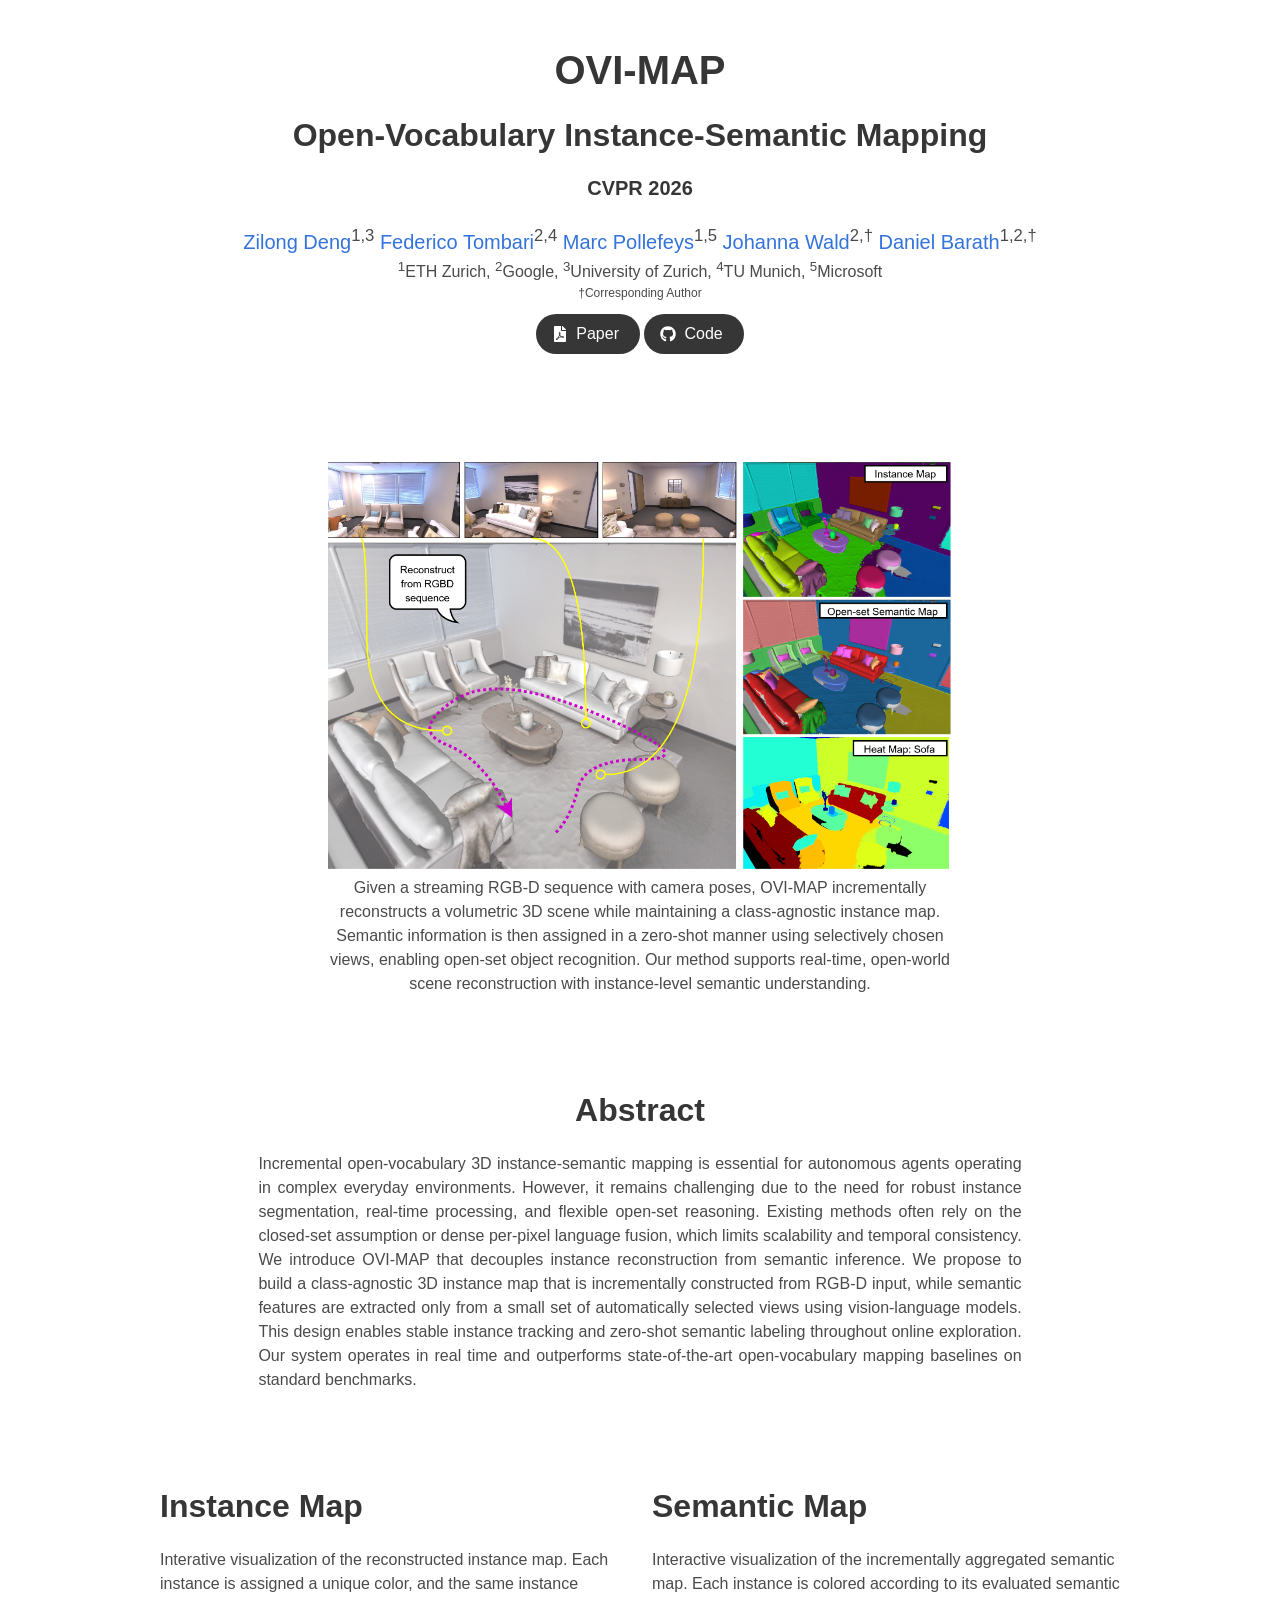
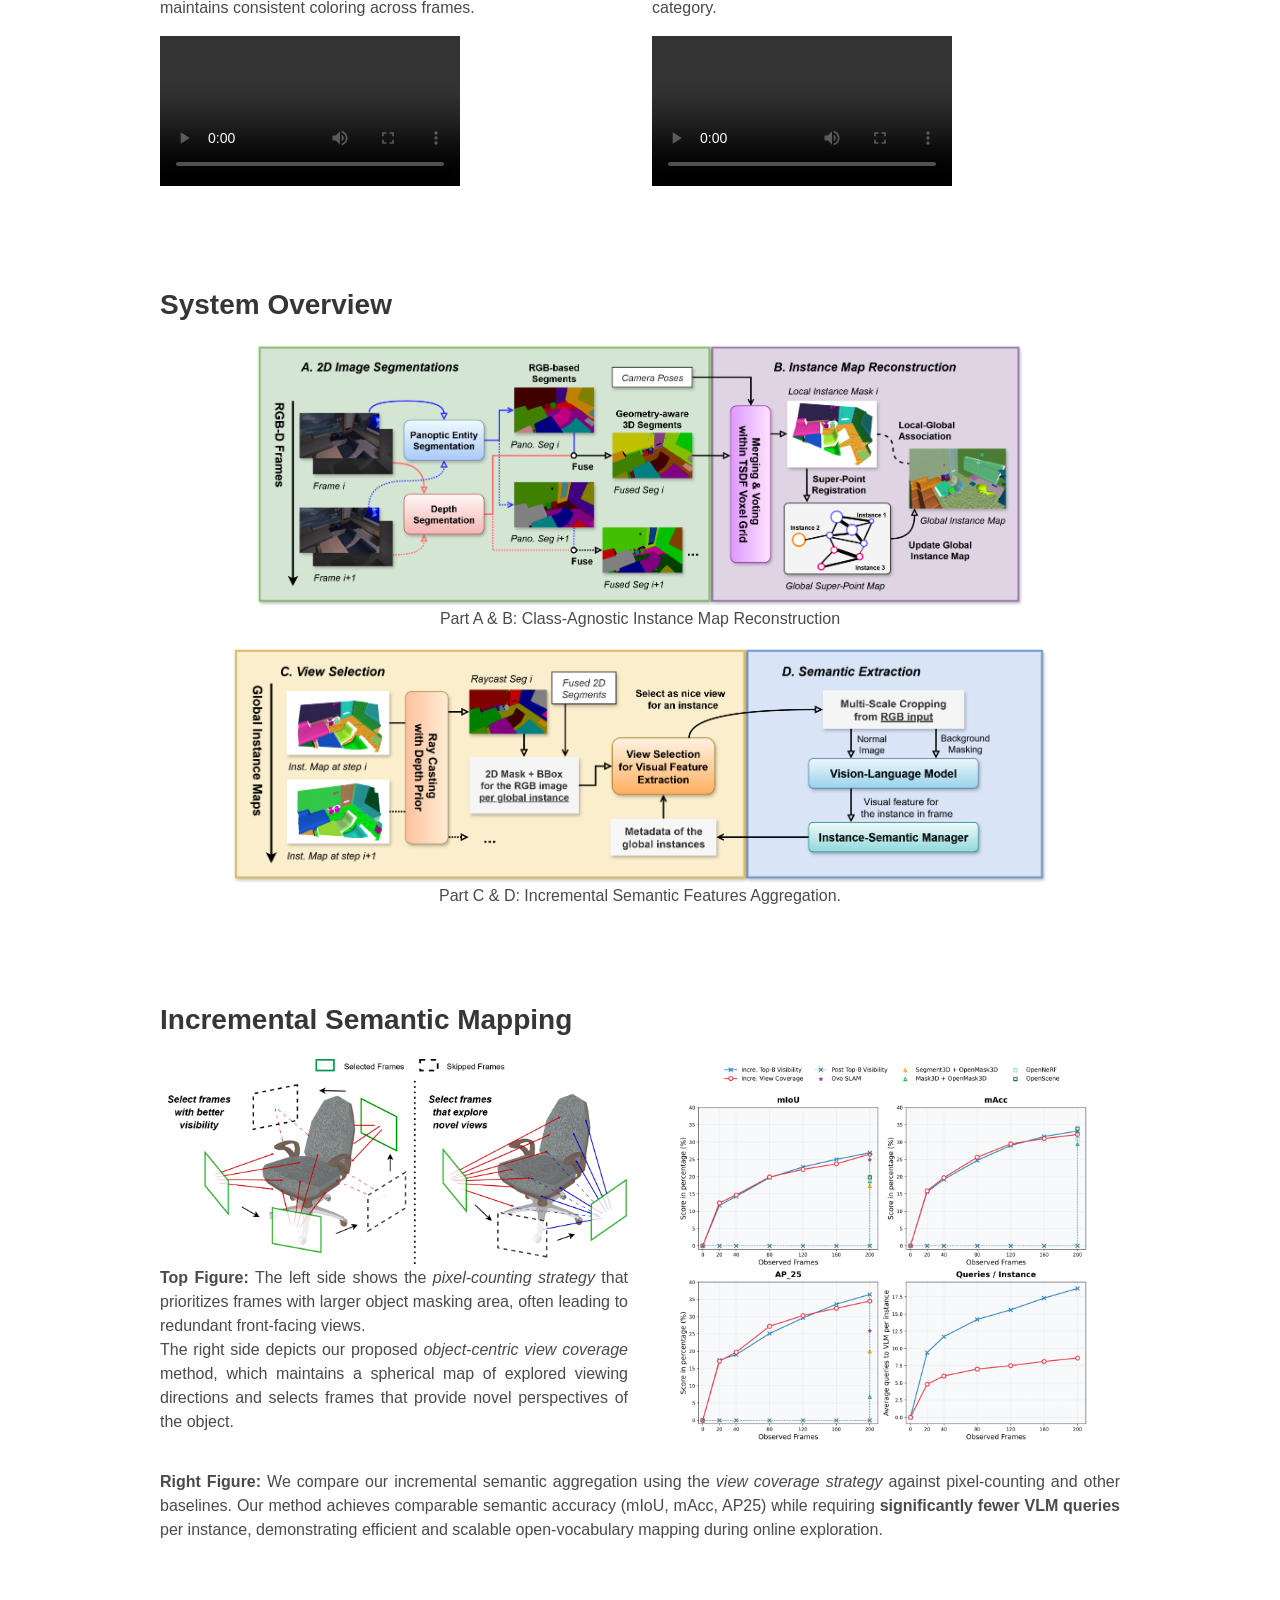
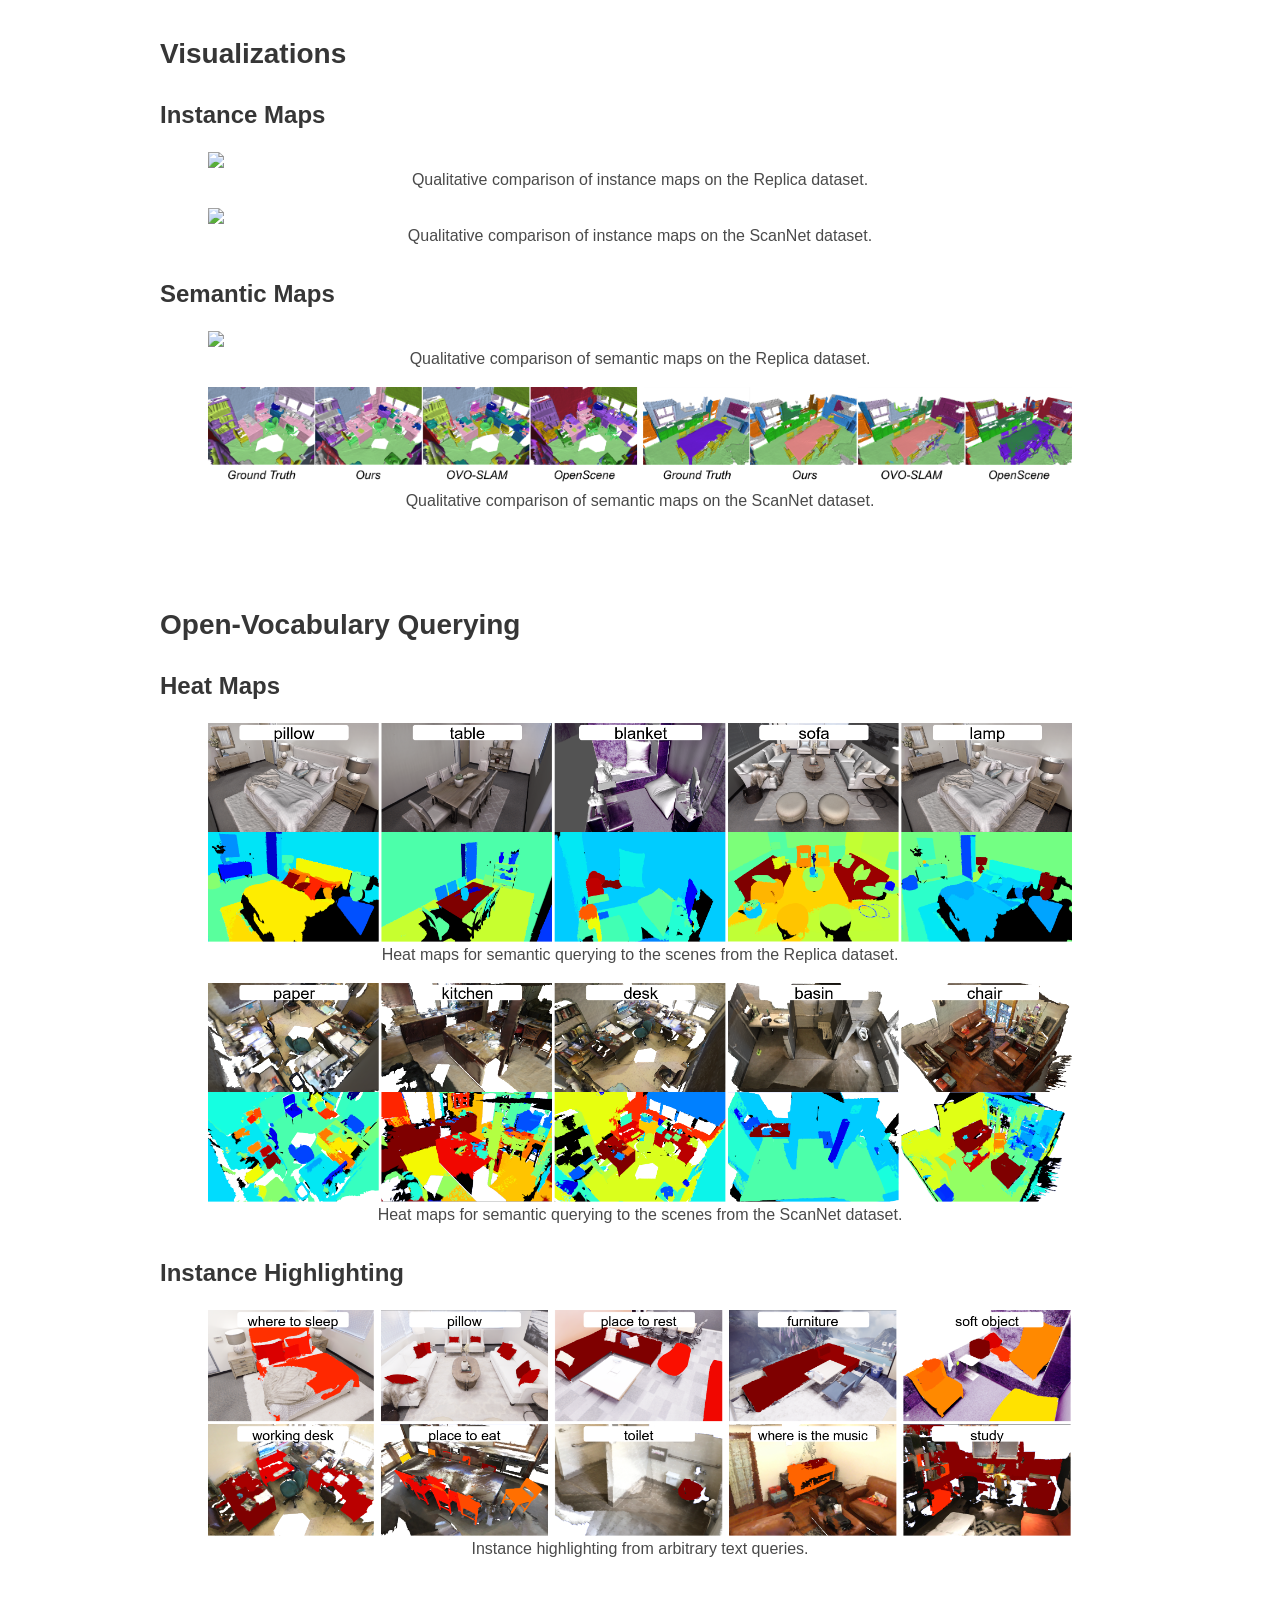
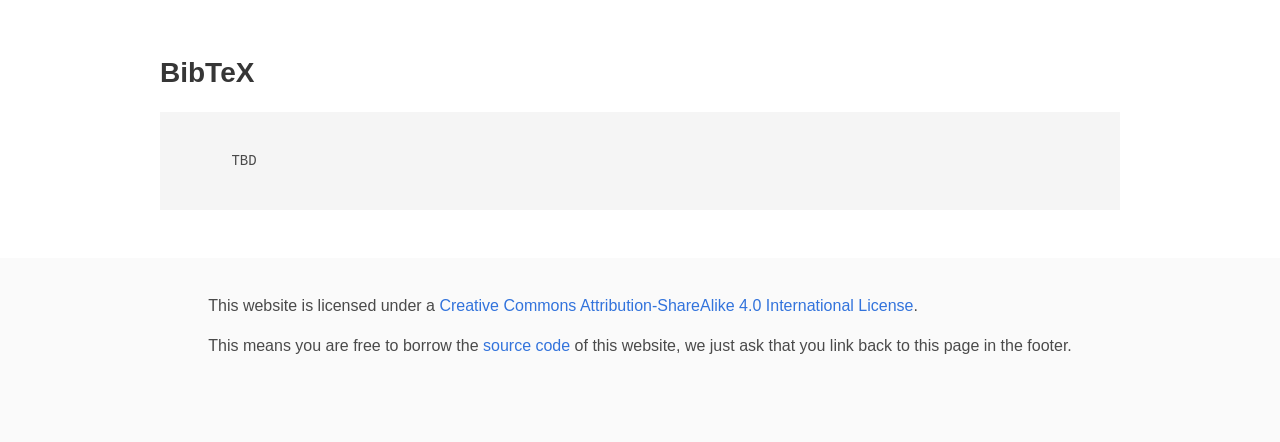
==== index.html @ 9ba55784 "update more contents" ====
<!DOCTYPE html>
<html>
<head>
  <meta charset="utf-8">
  <meta name="description" 
        content="OVI-MAP: Open-Vocabulary Instance-Semantic Mapping">
  <meta name="keywords" content="Semantic Segmentation, Open-Vocabulary Semantics, 3D Mapping, SLAM">
  <meta name="viewport" content="width=device-width, initial-scale=1">
  <title>OVI-MAP: Open-Vocabulary Instance-Semantic Mapping</title>

  <!-- Global site tag (gtag.js) - Google Analytics -->
  <script async src="https://www.googletagmanager.com/gtag/js?id=G-PYVRSFMDRL"></script>
  <script>
    window.dataLayer = window.dataLayer || [];

    function gtag() {
      dataLayer.push(arguments);
    }

    gtag('js', new Date());

    gtag('config', 'G-PYVRSFMDRL');
  </script>

  <link href="https://fonts.googleapis.com/css?family=Google+Sans|Noto+Sans|Castoro" 
        rel="stylesheet">

  <link rel="stylesheet" href="./static/css/bulma.min.css">
  <link rel="stylesheet" href="./static/css/bulma-carousel.min.css">
  <link rel="stylesheet" href="./static/css/bulma-slider.min.css">
  <link rel="stylesheet" href="./static/css/fontawesome.all.min.css">
  <link rel="stylesheet" href="https://cdn.jsdelivr.net/gh/jpswalsh/academicons@1/css/academicons.min.css">
  <link rel="stylesheet" href="./static/css/index.css">
  <!-- <link rel="icon" href="./static/images/favicon.svg"> -->
  <script src="https://ajax.googleapis.com/ajax/libs/jquery/3.5.1/jquery.min.js"></script>
  <script defer src="./static/js/fontawesome.all.min.js"></script>
  <script src="./static/js/bulma-carousel.min.js"></script>
  <script src="./static/js/bulma-slider.min.js"></script>
  <script src="./static/js/index.js"></script>
</head>
<body>

<!-- <nav class="navbar" role="navigation" aria-label="main navigation">
  <div class="navbar-brand">
    <a role="button" class="navbar-burger" aria-label="menu" aria-expanded="false">
      <span aria-hidden="true"></span>
      <span aria-hidden="true"></span>
      <span aria-hidden="true"></span>
    </a>
  </div>
  <div class="navbar-menu">
    <div class="navbar-start" style="flex-grow: 1; justify-content: center;">
      <a class="navbar-item" href="https://keunhong.com">
      <span class="icon">
          <i class="fas fa-home"></i>
      </span>
      </a>

      <div class="navbar-item has-dropdown is-hoverable">
        <a class="navbar-link">
          More Research
        </a>
        <div class="navbar-dropdown">
          <a class="navbar-item" href="https://hypernerf.github.io">
            HyperNeRF
          </a>
          <a class="navbar-item" href="https://nerfies.github.io">
            Nerfies
          </a>
          <a class="navbar-item" href="https://latentfusion.github.io">
            LatentFusion
          </a>
          <a class="navbar-item" href="https://photoshape.github.io">
            PhotoShape
          </a>
        </div>
      </div>
    </div>

  </div>
</nav> -->


<section class="hero">
  <div class="hero-body">
    <div class="container is-max-desktop">
      <div class="columns is-centered">
        <div class="column has-text-centered">
          <h1 class="title is-2 publication-title">OVI-MAP</h1>
          <h1 class="title is-3 publication-title">Open-Vocabulary Instance-Semantic Mapping</h1>
          <h1 class="title is-5 publication-title">CVPR 2026</h1>
          <div class="is-size-5 publication-authors">
            <span class="author-block">
              <a href="https://dzl666.github.io/">Zilong Deng</a><sup>1,3</sup>
            </span>
            <span class="author-block">
              <a href="https://scholar.google.de/citations?user=TFsE4BIAAAAJ">Federico Tombari</a><sup>2,4</sup>
            </span>
            <span class="author-block">
              <a href="https://people.inf.ethz.ch/pomarc/">Marc Pollefeys</a><sup>1,5</sup>
            </span>
            <span class="author-block">
              <a href="https://scholar.google.com/citations?user=dfjN3YAAAAAJ">Johanna Wald</a><sup>2,†</sup>
            </span>
            <span class="author-block">
              <a href="https://scholar.google.com/citations?user=U9-D8DYAAAAJ">Daniel Barath</a><sup>1,2,†</sup></span>
            </span>
          </div>

          <div class="is-size-6 publication-authors">
            <span class="author-block"><sup>1</sup>ETH Zurich,</span>
            <span class="author-block"><sup>2</sup>Google,</span>
            <span class="author-block"><sup>3</sup>University of Zurich,</span>
            <span class="author-block"><sup>4</sup>TU Munich,</span>
            <span class="author-block"><sup>5</sup>Microsoft</span>
            <!-- <span class="author-block"><sup>5</sup>HUN-REN SZTAKI</span> -->
          </div>

          <div class="is-size-7 publication-authors">
            †Corresponding Author 
          </div>

          <div class="column has-text-centered">
            <div class="publication-links">
              <!-- PDF Link. -->
              <span class="link-block">
                <a href="./static/OVI-MAP_submission.pdf"
                   class="external-link button is-normal is-rounded is-dark">
                  <span class="icon">
                      <i class="fas fa-file-pdf"></i>
                  </span>
                  <span>Paper</span>
                </a>
              </span>
              <!-- <span class="link-block">
                <a href=""
                   class="external-link button is-normal is-rounded is-dark">
                  <span class="icon">
                      <i class="ai ai-arxiv"></i>
                  </span>
                  <span>Paper</span>
                </a>
              </span> -->
              <!-- Video Link. -->
              <!-- <span class="link-block">
                <a href="https://www.youtube.com/watch?v=MrKrnHhk8IA"
                   class="external-link button is-normal is-rounded is-dark">
                  <span class="icon">
                      <i class="fab fa-youtube"></i>
                  </span>
                  <span>Video</span>
                </a>
              </span> -->
              
              <!-- Code Link. -->
              <span class="link-block">
                  <a href="" 
                      class="external-link button is-normal is-rounded is-dark">
                    <span class="icon">
                      <i class="fab fa-github"></i>
                    </span>
                    <span>Code</span>
                  </a>
              </span>

            </div>
          </div>
        </div>
      </div>
    </div>
  </div>
</section>


<section class="hero teaser">
  <div class="container is-max-desktop">
    <div class="hero-body" style="width: 70%; margin: 0 auto; display: block;">
      <img src="./static/images/teaser.png" class="teaser-fig" alt="teaser-fig."/>
      <p class="has-text-centered">
        Given a streaming RGB-D sequence with camera poses, OVI-MAP incrementally reconstructs a volumetric 3D scene while maintaining a class-agnostic instance map. 
        Semantic information is then assigned in a zero-shot manner using selectively chosen views, enabling open-set object recognition. 
        Our method supports real-time, open-world scene reconstruction with instance-level semantic understanding.
      </p>
    </div>
  </div>
</section>



<!-- <section class="hero is-light is-small">
  <div class="hero-body">
    <div class="container">
      <div id="results-carousel" class="carousel results-carousel">
        <div class="item item-steve">
          <video poster="" id="steve" autoplay controls muted loop playsinline height="100%">
            <source src="./static/videos/steve.mp4"
                    type="video/mp4">
          </video>
        </div>
        <div class="item item-chair-tp">
          <video poster="" id="chair-tp" autoplay controls muted loop playsinline height="100%">
            <source src="./static/videos/chair-tp.mp4"
                    type="video/mp4">
          </video>
        </div>
        <div class="item item-shiba">
          <video poster="" id="shiba" autoplay controls muted loop playsinline height="100%">
            <source src="./static/videos/shiba.mp4"
                    type="video/mp4">
          </video>
        </div>
        <div class="item item-fullbody">
          <video poster="" id="fullbody" autoplay controls muted loop playsinline height="100%">
            <source src="./static/videos/fullbody.mp4"
                    type="video/mp4">
          </video>
        </div>
        <div class="item item-blueshirt">
          <video poster="" id="blueshirt" autoplay controls muted loop playsinline height="100%">
            <source src="./static/videos/blueshirt.mp4"
                    type="video/mp4">
          </video>
        </div>
        <div class="item item-mask">
          <video poster="" id="mask" autoplay controls muted loop playsinline height="100%">
            <source src="./static/videos/mask.mp4"
                    type="video/mp4">
          </video>
        </div>
        <div class="item item-coffee">
          <video poster="" id="coffee" autoplay controls muted loop playsinline height="100%">
            <source src="./static/videos/coffee.mp4"
                    type="video/mp4">
          </video>
        </div>
        <div class="item item-toby">
          <video poster="" id="toby" autoplay controls muted loop playsinline height="100%">
            <source src="./static/videos/toby2.mp4"
                    type="video/mp4">
          </video>
        </div>
      </div>
    </div>
  </div>
</section> -->


<section class="section">
  <div class="container is-max-desktop">
    <!-- Abstract. -->
    <div class="columns is-centered has-text-centered">
      <div class="column is-four-fifths">
        <h2 class="title is-3">Abstract</h2>
        <div class="content has-text-justified">
          <p>
            Incremental open-vocabulary 3D instance-semantic mapping is essential for autonomous agents operating in complex everyday environments. 
            However, it remains challenging due to the need for robust instance segmentation, real-time processing, and flexible open-set reasoning. 
            Existing methods often rely on the closed-set assumption or dense per-pixel language fusion, which limits scalability and temporal consistency. 
            We introduce OVI-MAP that decouples instance reconstruction from semantic inference. 
            We propose to build a class-agnostic 3D instance map that is incrementally constructed from RGB-D input, while semantic features are extracted only from a small set of automatically selected views using vision-language models. 
            This design enables stable instance tracking and zero-shot semantic labeling throughout online exploration. 
            Our system operates in real time and outperforms state-of-the-art open-vocabulary mapping baselines on standard benchmarks. 
          </p>
        </div>
      </div>
    </div>

    <!-- Paper video. -->
    <!-- <div class="columns is-centered has-text-centered">
      <div class="column is-four-fifths">
        <h2 class="title is-3">Video</h2>
        <div class="publication-video">
          <iframe src="https://www.youtube.com/embed/MrKrnHhk8IA?rel=0&amp;showinfo=0"
                  frameborder="0" allow="autoplay; encrypted-media" allowfullscreen></iframe>
        </div>
      </div>
    </div> -->
    <!--/ Paper video. -->
  </div>
</section>

<section class="section">
  <div class="container is-max-desktop">

    <div class="columns is-centered">
      <!-- Visual Effects. -->
      <div class="column">
        <div class="content">
          <h2 class="title is-3">Instance Map</h2>
          <p>
            Interative visualization of the reconstructed instance map. Each instance is assigned a unique color, and the same instance maintains consistent coloring across frames.
          </p>
          <video id="instance-map" autoplay controls playsinline height="100%">
            <source src="./static/videos/Instance_Map_Incre.mp4"
                    type="video/mp4">
          </video>
        </div>
      </div>
      <!-- Matting. -->
      <div class="column">
        <div class="content">
          <h2 class="title is-3">Semantic Map</h2>
          <p>
            Interactive visualization of the incrementally aggregated semantic map. Each instance is colored according to its evaluated semantic category.
          </p>
          <video id="semantic-map" controls playsinline height="100%">
            <source src="./static/videos/Semantic_Map_Incre.mp4"
                    type="video/mp4">
          </video>
      </div>
    </div>
  </div>
</section>

<section class="section" id="Pipeline">
  <div class="container is-max-desktop content">
    <h2 class="title">System Overview</h2>
    <img src="./static/images/pipeline1.png" style="width: 80%; margin: 0 auto; display: block;" />
    <p class="has-text-centered">
      Part A & B: Class-Agnostic Instance Map Reconstruction
    </p>
    <img src="./static/images/pipeline2.png" style="width: 85%; margin: 0 auto; display: block;" />
    <p class="has-text-centered">
      Part C & D: Incremental Semantic Features Aggregation.
    </p>
  </div>
</section>

<section class="section" id="Pipeline">
  <div class="container is-max-desktop content">
    <h2 class="title">Incremental Semantic Mapping</h2>
    <div class="columns">
      <div class="column">
        <img src="./static/images/ViewSelections.png" style="width: 100%; margin: 0 auto; display: block;"/>
        <p class="has-text-justified">
          <b>Top Figure:</b> 
          The left side shows the <i>pixel-counting strategy</i> that prioritizes frames with larger object masking area, often leading to redundant front-facing views. <br>

          The right side depicts our proposed <i>object-centric view coverage</i> method, which maintains a spherical map of explored viewing directions and selects frames that provide novel perspectives of the object.
        </p>
      </div>
      <div class="column">
        <img src="./static/images/IncreMetrics.png" style="width: 90%; margin: 0 auto; display: block;" />
      </div>
    </div>
    <div class="has-text-justified">
      <b>Right Figure: </b>
      We compare our incremental semantic aggregation using the <i>view coverage strategy</i> against pixel-counting and other baselines. Our method achieves comparable semantic accuracy (mIoU, mAcc, AP25) while requiring <b>significantly fewer VLM queries</b> per instance, demonstrating efficient and scalable open-vocabulary mapping during online exploration.
    </div>
  </div>
</section>



<section class="section" id="Visualizations">
  <div class="container is-max-desktop content">
    <h2 class="title">Visualizations</h2>

    <h3 class="title">Instance Maps</h3>
    <img src="./static/images/InstColorVisuals1.png" style="width: 90%; margin: 0 auto; display: block;"/>
    <p class="has-text-centered">
      Qualitative comparison of instance maps on the Replica dataset.
    </p>
    <img src="./static/images/InstColorVisuals2.png" style="width: 90%; margin: 0 auto; display: block;"/>
    <p class="has-text-centered">
      Qualitative comparison of instance maps on the ScanNet dataset.
    </p>

    <h3 class="title">Semantic Maps</h3>
    <img src="./static/images/SemColorVisuals.png" style="width: 90%; margin: 0 auto; display: block;"/>
    <p class="has-text-centered">
      Qualitative comparison of semantic maps on the Replica dataset.
    </p>
    <img src="./static/images/SemColorVisuals2.png" style="width: 90%; margin: 0 auto; display: block;"/>
    <p class="has-text-centered">
      Qualitative comparison of semantic maps on the ScanNet dataset.
    </p>
  </div>
</section>

<section class="section" id="Open-Vocabulary-Querying">
  <div class="container is-max-desktop content">
    <h2 class="title">Open-Vocabulary Querying</h2>

    <h3 class="title">Heat Maps</h3>
    <img src="./static/images/HeatMapVisuals1.png" style="width: 90%; margin: 0 auto; display: block;" />
    <p class="has-text-centered">
      Heat maps for semantic querying to the scenes from the Replica dataset.
    </p>
    <img src="./static/images/HeatMapVisuals2.png" style="width: 90%; margin: 0 auto; display: block;" />
    <p class="has-text-centered">
      Heat maps for semantic querying to the scenes from the ScanNet dataset.
    </p>
    
    <h3 class="title">Instance Highlighting</h3>
    <img src="./static/images/OpenQueryVisuals.png" style="width: 90%; margin: 0 auto; display: block;" />
    <p class="has-text-centered">
      Instance highlighting from arbitrary text queries.
    </p>
  </div>
</section>


<section class="section" id="BibTeX">
  <div class="container is-max-desktop content">
    <h2 class="title">BibTeX</h2>
    <pre><code>
      TBD
    </code></pre>
  </div>
</section>


<footer class="footer">
  <div class="container">
    <!-- <div class="content has-text-centered">
      <a class="icon-link"
         href="./static/videos/nerfies_paper.pdf">
        <i class="fas fa-file-pdf"></i>
      </a>
      <a class="icon-link" href="https://github.com/keunhong" class="external-link" disabled>
        <i class="fab fa-github"></i>
      </a>
    </div> -->
    <div class="columns is-centered">
      <!-- <div class="column is-8"> -->
        <div class="content">
          <p>
            This website is licensed under a <a rel="license"
                                                href="http://creativecommons.org/licenses/by-sa/4.0/">Creative
            Commons Attribution-ShareAlike 4.0 International License</a>.
          </p>
          <p>
            This means you are free to borrow the <a
              href="https://github.com/nerfies/nerfies.github.io">source code</a> of this website,
            we just ask that you link back to this page in the footer.
          </p>
        </div>
      <!-- </div> -->
    </div>
  </div>
</footer>

</body>
</html>
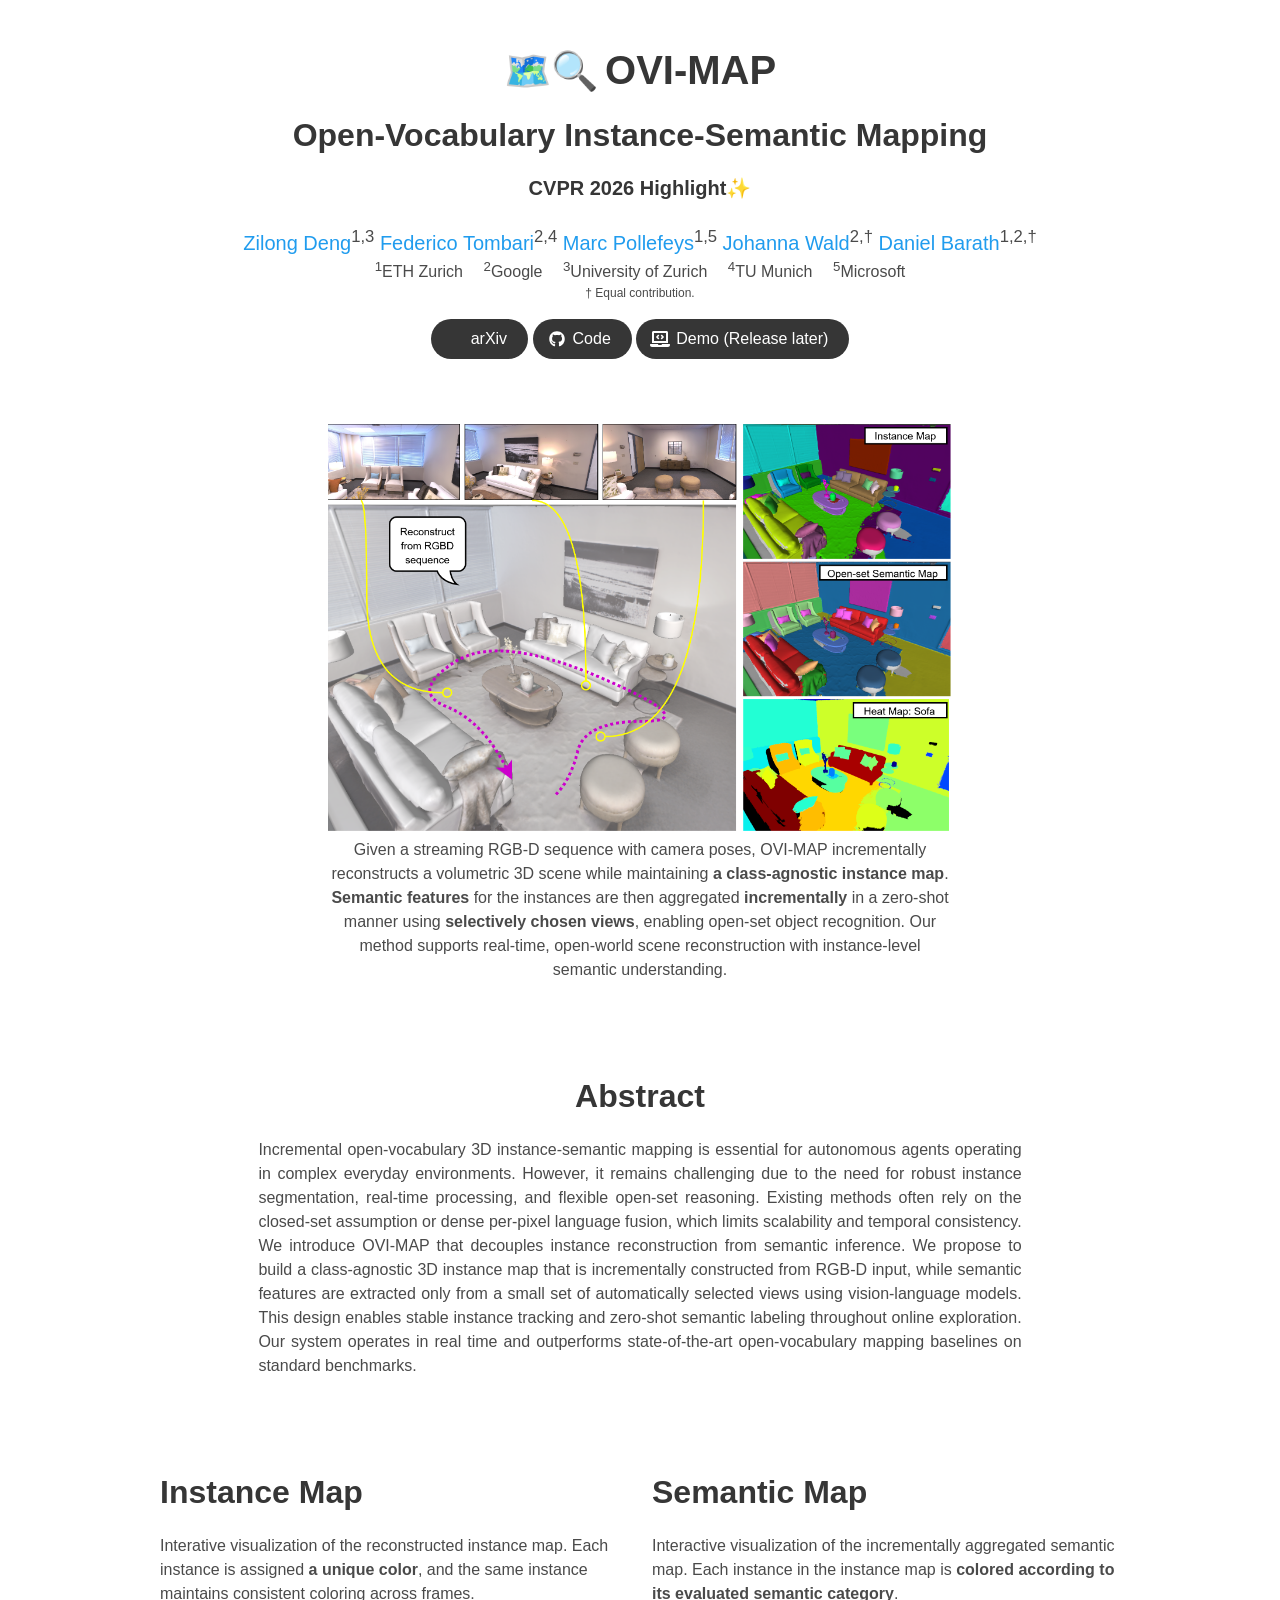
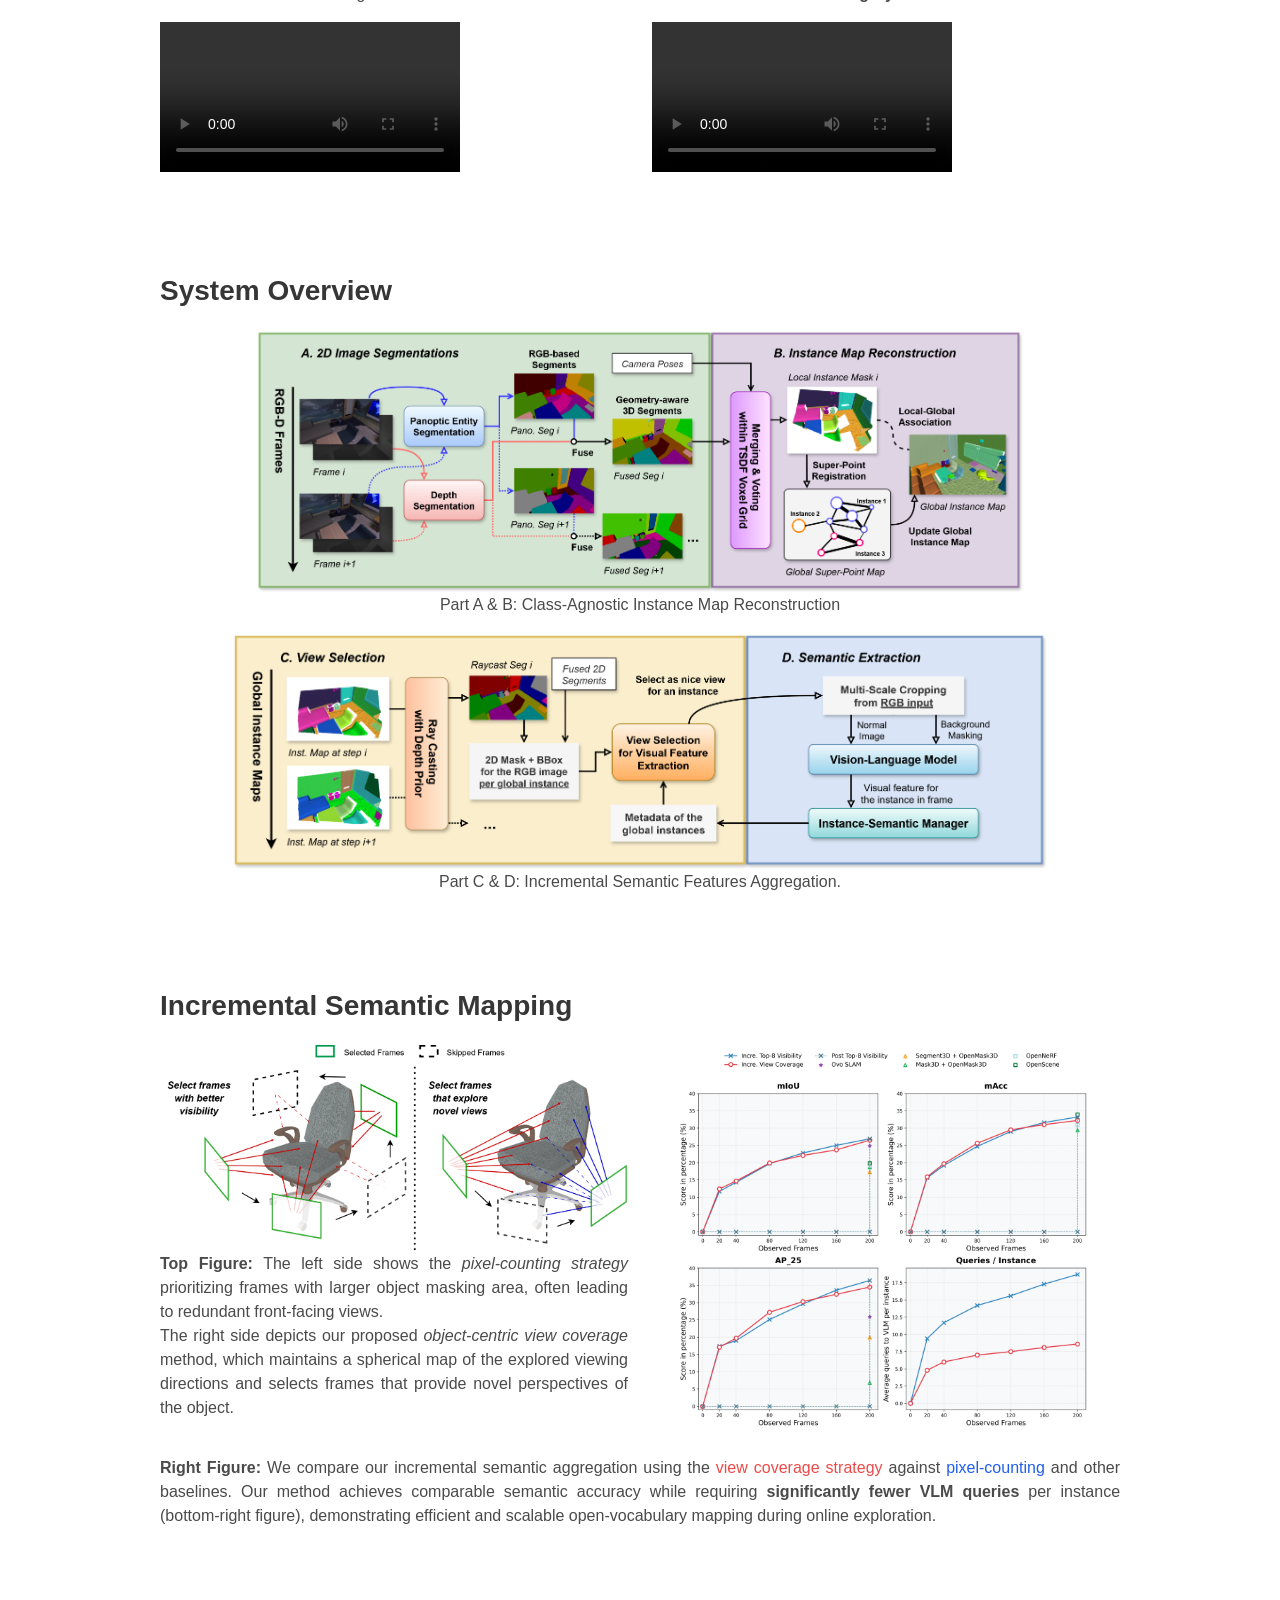
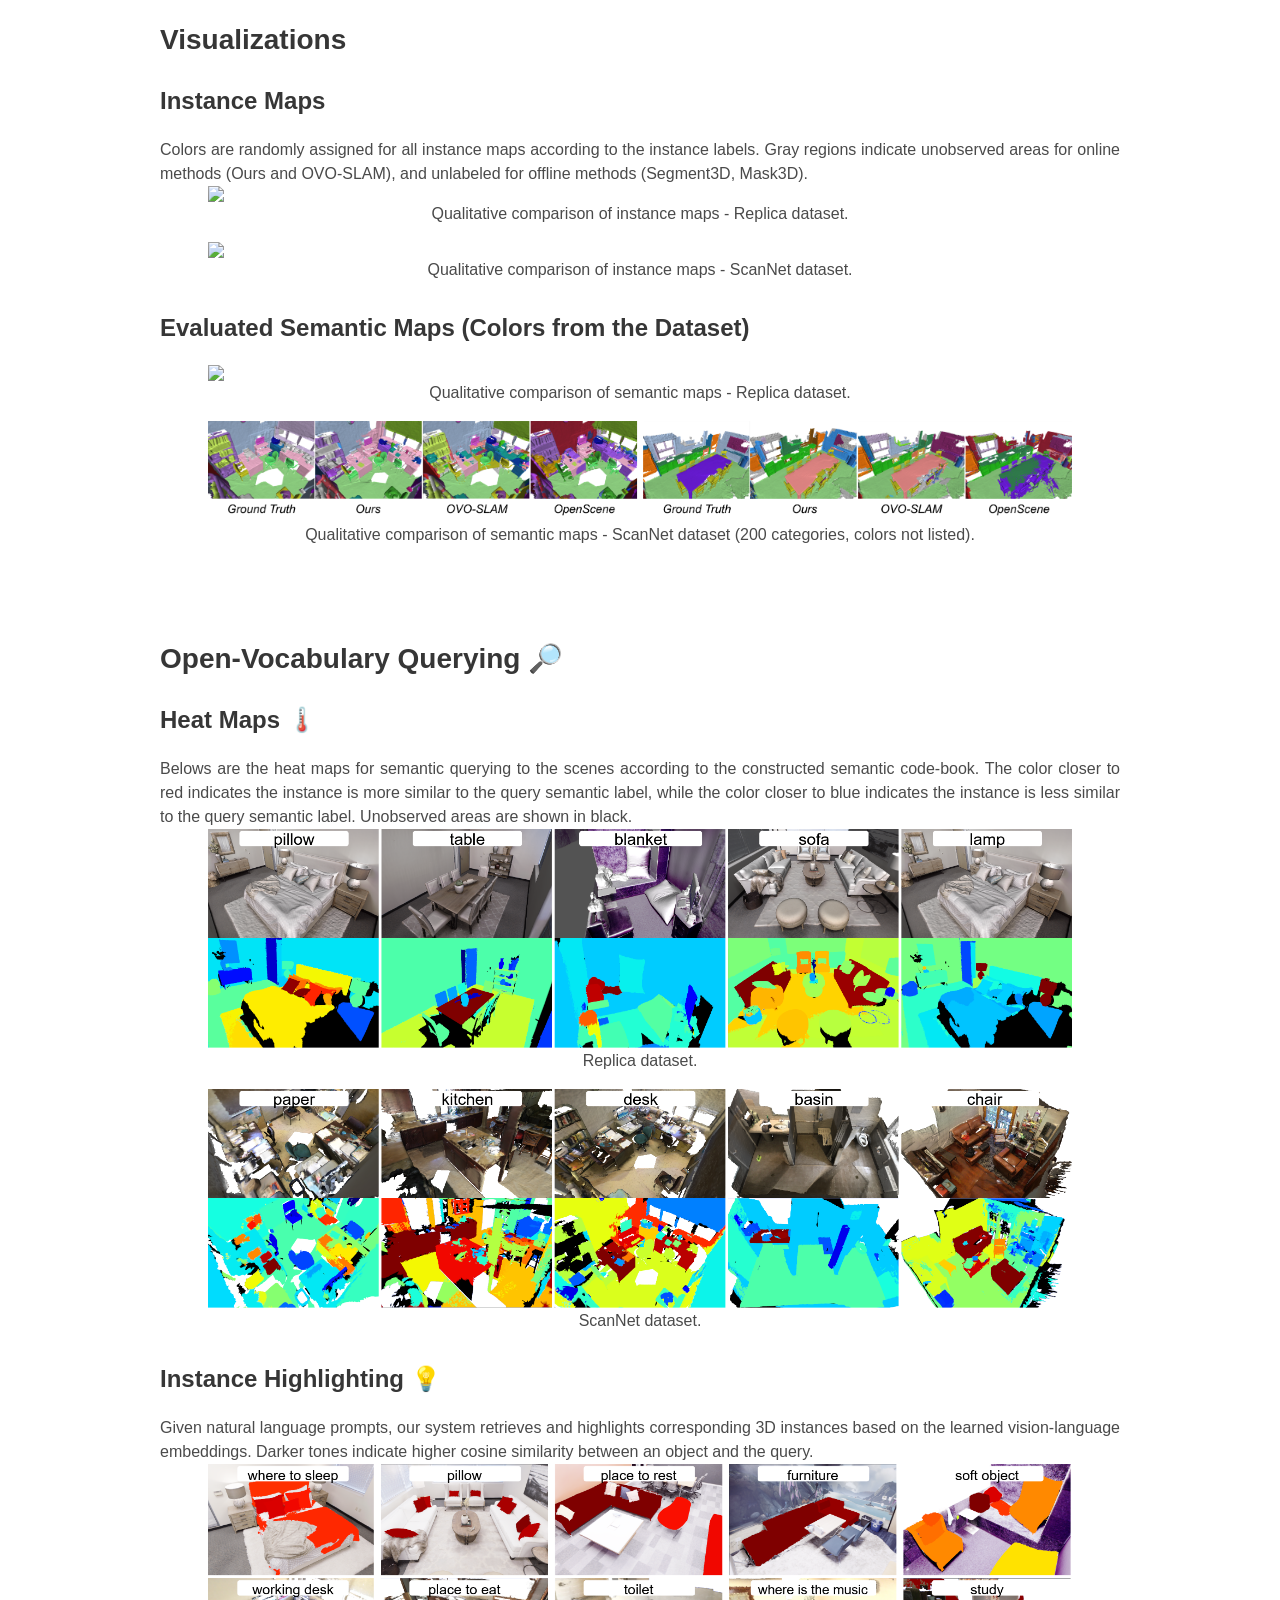
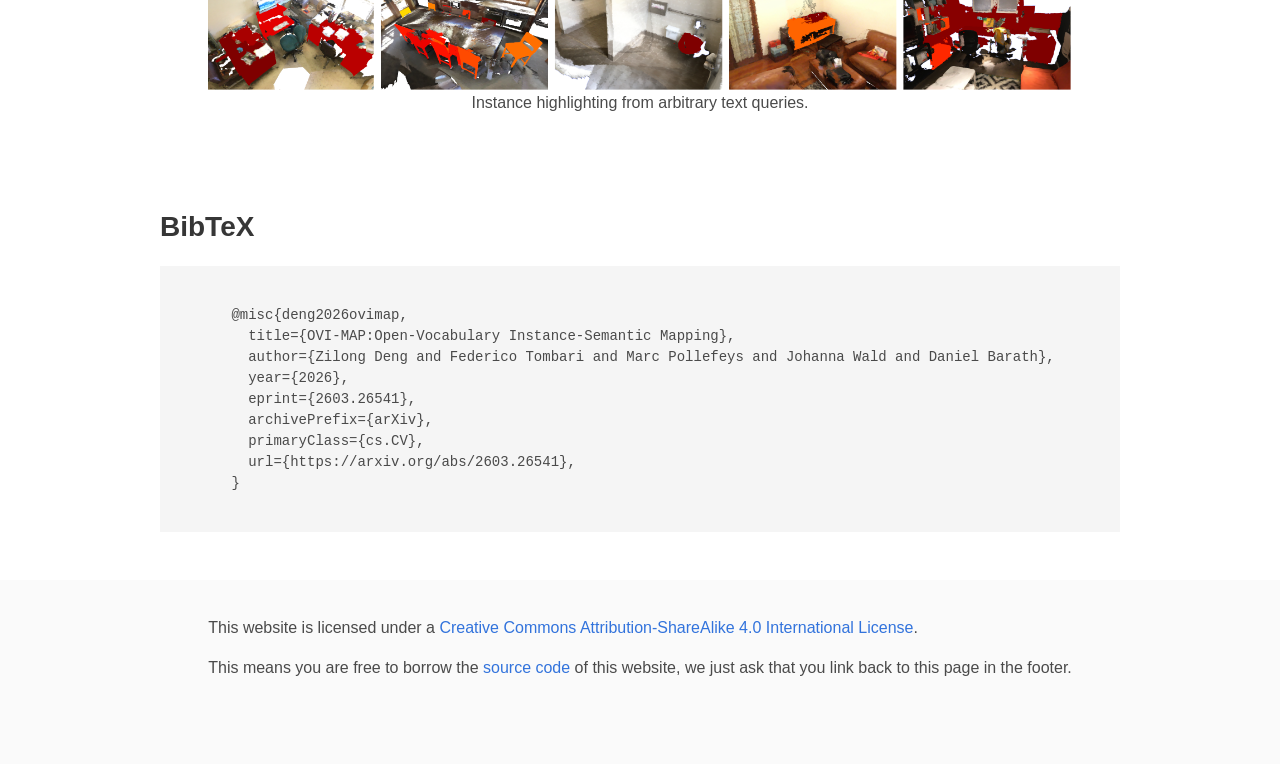
==== commit 58099f20: "update after publishing" ====
--- a/index.html
+++ b/index.html
@@ -86,9 +86,12 @@
     <div class="container is-max-desktop">
       <div class="columns is-centered">
         <div class="column has-text-centered">
-          <h1 class="title is-2 publication-title">OVI-MAP</h1>
+          <h1 class="title is-2 publication-title title-with-icon">
+            <span class="title-icon" role="img" aria-label="map with magnifier">🗺️🔍</span>
+            <span>OVI-MAP</span>
+          </h1>
           <h1 class="title is-3 publication-title">Open-Vocabulary Instance-Semantic Mapping</h1>
-          <h1 class="title is-5 publication-title">CVPR 2026</h1>
+          <h1 class="title is-5 publication-title">CVPR 2026 Highlight✨</h1>
           <div class="is-size-5 publication-authors">
             <span class="author-block">
               <a href="https://dzl666.github.io/">Zilong Deng</a><sup>1,3</sup>
@@ -108,39 +111,30 @@
           </div>
 
           <div class="is-size-6 publication-authors">
-            <span class="author-block"><sup>1</sup>ETH Zurich,</span>
-            <span class="author-block"><sup>2</sup>Google,</span>
-            <span class="author-block"><sup>3</sup>University of Zurich,</span>
-            <span class="author-block"><sup>4</sup>TU Munich,</span>
+            <span class="author-block"><sup>1</sup>ETH Zurich</span>&emsp;
+            <span class="author-block"><sup>2</sup>Google</span>&emsp;
+            <span class="author-block"><sup>3</sup>University of Zurich</span>&emsp;
+            <span class="author-block"><sup>4</sup>TU Munich</span>&emsp;
             <span class="author-block"><sup>5</sup>Microsoft</span>
-            <!-- <span class="author-block"><sup>5</sup>HUN-REN SZTAKI</span> -->
           </div>
 
           <div class="is-size-7 publication-authors">
-            †Corresponding Author 
+            † Equal contribution.
           </div>
 
           <div class="column has-text-centered">
             <div class="publication-links">
-              <!-- PDF Link. -->
+
               <span class="link-block">
-                <a href="./static/OVI-MAP_submission.pdf"
-                   class="external-link button is-normal is-rounded is-dark">
-                  <span class="icon">
-                      <i class="fas fa-file-pdf"></i>
-                  </span>
-                  <span>Paper</span>
-                </a>
-              </span>
-              <!-- <span class="link-block">
-                <a href=""
+                <a href="https://arxiv.org/abs/2603.26541"
                    class="external-link button is-normal is-rounded is-dark">
                   <span class="icon">
                       <i class="ai ai-arxiv"></i>
                   </span>
-                  <span>Paper</span>
+                  <span>arXiv</span>
                 </a>
-              </span> -->
+              </span>
+
               <!-- Video Link. -->
               <!-- <span class="link-block">
                 <a href="https://www.youtube.com/watch?v=MrKrnHhk8IA"
@@ -154,7 +148,7 @@
               
               <!-- Code Link. -->
               <span class="link-block">
-                  <a href="" 
+                  <a href="https://github.com/OVI-MAP/OVI-MAP" 
                       class="external-link button is-normal is-rounded is-dark">
                     <span class="icon">
                       <i class="fab fa-github"></i>
@@ -163,6 +157,28 @@
                   </a>
               </span>
 
+              <!-- PDF Link. -->
+              <!-- <span class="link-block">
+                <a href="./static/files/OVI-MAP_submission.pdf"
+                   class="external-link button is-normal is-rounded is-dark">
+                  <span class="icon">
+                      <i class="fas fa-file-pdf"></i>
+                  </span>
+                  <span>Paper</span>
+                </a>
+              </span> -->
+
+              <!-- Demo Link. -->
+              <span class="link-block">
+                <a href=""
+                   class="external-link button is-normal is-rounded is-dark">
+                  <span class="icon">
+                      <i class="fas fa-laptop-code"></i>
+                  </span>
+                  <span>Demo (Release later)</span>
+                </a>
+              </span>
+
             </div>
           </div>
         </div>
@@ -177,8 +193,8 @@
     <div class="hero-body" style="width: 70%; margin: 0 auto; display: block;">
       <img src="./static/images/teaser.png" class="teaser-fig" alt="teaser-fig."/>
       <p class="has-text-centered">
-        Given a streaming RGB-D sequence with camera poses, OVI-MAP incrementally reconstructs a volumetric 3D scene while maintaining a class-agnostic instance map. 
-        Semantic information is then assigned in a zero-shot manner using selectively chosen views, enabling open-set object recognition. 
+        Given a streaming RGB-D sequence with camera poses, OVI-MAP incrementally reconstructs a volumetric 3D scene while maintaining <b>a class-agnostic instance map</b>. 
+        <b>Semantic features</b> for the instances are then aggregated <b>incrementally</b> in a zero-shot manner using <b>selectively chosen views</b>, enabling open-set object recognition. 
         Our method supports real-time, open-world scene reconstruction with instance-level semantic understanding.
       </p>
     </div>
@@ -288,7 +304,7 @@
         <div class="content">
           <h2 class="title is-3">Instance Map</h2>
           <p>
-            Interative visualization of the reconstructed instance map. Each instance is assigned a unique color, and the same instance maintains consistent coloring across frames.
+            Interative visualization of the reconstructed instance map. Each instance is assigned <b>a unique color</b>, and the same instance maintains consistent coloring across frames.
           </p>
           <video id="instance-map" autoplay controls playsinline height="100%">
             <source src="./static/videos/Instance_Map_Incre.mp4"
@@ -301,7 +317,7 @@
         <div class="content">
           <h2 class="title is-3">Semantic Map</h2>
           <p>
-            Interactive visualization of the incrementally aggregated semantic map. Each instance is colored according to its evaluated semantic category.
+            Interactive visualization of the incrementally aggregated semantic map. Each instance in the instance map is <b>colored according to its evaluated semantic category</b>.
           </p>
           <video id="semantic-map" controls playsinline height="100%">
             <source src="./static/videos/Semantic_Map_Incre.mp4"
@@ -334,9 +350,9 @@
         <img src="./static/images/ViewSelections.png" style="width: 100%; margin: 0 auto; display: block;"/>
         <p class="has-text-justified">
           <b>Top Figure:</b> 
-          The left side shows the <i>pixel-counting strategy</i> that prioritizes frames with larger object masking area, often leading to redundant front-facing views. <br>
-
-          The right side depicts our proposed <i>object-centric view coverage</i> method, which maintains a spherical map of explored viewing directions and selects frames that provide novel perspectives of the object.
+          The left side shows the <i>pixel-counting strategy</i> prioritizing frames with larger object masking area, often leading to redundant front-facing views. <br>
+
+          The right side depicts our proposed <i>object-centric view coverage</i> method, which maintains a spherical map of the explored viewing directions and selects frames that provide novel perspectives of the object.
         </p>
       </div>
       <div class="column">
@@ -345,7 +361,7 @@
     </div>
     <div class="has-text-justified">
       <b>Right Figure: </b>
-      We compare our incremental semantic aggregation using the <i>view coverage strategy</i> against pixel-counting and other baselines. Our method achieves comparable semantic accuracy (mIoU, mAcc, AP25) while requiring <b>significantly fewer VLM queries</b> per instance, demonstrating efficient and scalable open-vocabulary mapping during online exploration.
+      We compare our incremental semantic aggregation using the <span style="color: hsl(0, 82%, 61%);">view coverage strategy</span> against <span style="color: hsl(222, 86%, 53%);">pixel-counting</span> and other baselines. Our method achieves comparable semantic accuracy while requiring <b>significantly fewer VLM queries</b> per instance (bottom-right figure), demonstrating efficient and scalable open-vocabulary mapping during online exploration.
     </div>
   </div>
 </section>
@@ -357,42 +373,54 @@
     <h2 class="title">Visualizations</h2>
 
     <h3 class="title">Instance Maps</h3>
+    <div class="has-text-justified">
+      Colors are randomly assigned for all instance maps according to the instance labels. Gray regions indicate unobserved areas for online methods (Ours and OVO-SLAM), and unlabeled for offline methods (Segment3D, Mask3D). 
+    </div>
+
     <img src="./static/images/InstColorVisuals1.png" style="width: 90%; margin: 0 auto; display: block;"/>
     <p class="has-text-centered">
-      Qualitative comparison of instance maps on the Replica dataset.
+      Qualitative comparison of instance maps - Replica dataset.
     </p>
     <img src="./static/images/InstColorVisuals2.png" style="width: 90%; margin: 0 auto; display: block;"/>
     <p class="has-text-centered">
-      Qualitative comparison of instance maps on the ScanNet dataset.
-    </p>
-
-    <h3 class="title">Semantic Maps</h3>
+      Qualitative comparison of instance maps - ScanNet dataset.
+    </p>
+
+    <h3 class="title">Evaluated Semantic Maps (Colors from the Dataset)</h3>
     <img src="./static/images/SemColorVisuals.png" style="width: 90%; margin: 0 auto; display: block;"/>
     <p class="has-text-centered">
-      Qualitative comparison of semantic maps on the Replica dataset.
+      Qualitative comparison of semantic maps - Replica dataset.
     </p>
     <img src="./static/images/SemColorVisuals2.png" style="width: 90%; margin: 0 auto; display: block;"/>
     <p class="has-text-centered">
-      Qualitative comparison of semantic maps on the ScanNet dataset.
+      Qualitative comparison of semantic maps - ScanNet dataset (200 categories, colors not listed).
     </p>
   </div>
 </section>
 
 <section class="section" id="Open-Vocabulary-Querying">
   <div class="container is-max-desktop content">
-    <h2 class="title">Open-Vocabulary Querying</h2>
-
-    <h3 class="title">Heat Maps</h3>
+    <h2 class="title">Open-Vocabulary Querying 🔎</h2>
+
+    <h3 class="title">Heat Maps 🌡️</h3>
+    <div class="has-text-justified">
+      Belows are the heat maps for semantic querying to the scenes according to the constructed semantic code-book. The color closer to red indicates the instance is more similar to the query semantic label, while the color closer to blue indicates the instance is less similar to the query semantic label. Unobserved areas are shown in black.
+    </div>
+
     <img src="./static/images/HeatMapVisuals1.png" style="width: 90%; margin: 0 auto; display: block;" />
     <p class="has-text-centered">
-      Heat maps for semantic querying to the scenes from the Replica dataset.
+      Replica dataset.
     </p>
     <img src="./static/images/HeatMapVisuals2.png" style="width: 90%; margin: 0 auto; display: block;" />
     <p class="has-text-centered">
-      Heat maps for semantic querying to the scenes from the ScanNet dataset.
+      ScanNet dataset.
     </p>
     
-    <h3 class="title">Instance Highlighting</h3>
+    <h3 class="title">Instance Highlighting 💡</h3>
+    <div class="has-text-justified">
+      Given natural language prompts, our system retrieves and highlights corresponding 3D instances based on the learned vision-language embeddings. Darker tones indicate higher cosine similarity between an object and the query.
+    </div>
+
     <img src="./static/images/OpenQueryVisuals.png" style="width: 90%; margin: 0 auto; display: block;" />
     <p class="has-text-centered">
       Instance highlighting from arbitrary text queries.
@@ -405,10 +433,22 @@
   <div class="container is-max-desktop content">
     <h2 class="title">BibTeX</h2>
     <pre><code>
-      TBD
+      @misc{deng2026ovimap,
+        title={OVI-MAP:Open-Vocabulary Instance-Semantic Mapping}, 
+        author={Zilong Deng and Federico Tombari and Marc Pollefeys and Johanna Wald and Daniel Barath},
+        year={2026},
+        eprint={2603.26541},
+        archivePrefix={arXiv},
+        primaryClass={cs.CV},
+        url={https://arxiv.org/abs/2603.26541}, 
+      }
     </code></pre>
   </div>
 </section>
+
+
+
+
 
 
 <footer class="footer">
--- a/static/css/index.css
+++ b/static/css/index.css
@@ -0,0 +1,169 @@
+body {
+  font-family: 'Noto Sans', sans-serif;
+}
+
+
+.footer .icon-link {
+    font-size: 25px;
+    color: #000;
+}
+
+.link-block a {
+    margin-top: 5px;
+    margin-bottom: 5px;
+}
+
+.dnerf {
+  font-variant: small-caps;
+}
+
+
+.teaser .hero-body {
+  padding-top: 0;
+  padding-bottom: 3rem;
+}
+
+.teaser {
+  font-family: 'Google Sans', sans-serif;
+}
+
+
+.publication-title {
+}
+
+.title-with-icon {
+  display: inline-flex;
+  align-items: center;
+  gap: 0.45rem;
+}
+
+.title-icon {
+  display: inline-block;
+  font-size: 0.95em;
+  line-height: 1;
+}
+
+.publication-banner {
+  max-height: parent;
+
+}
+
+.publication-banner video {
+  position: relative;
+  left: auto;
+  top: auto;
+  transform: none;
+  object-fit: fit;
+}
+
+.publication-header .hero-body {
+}
+
+.publication-title {
+    font-family: 'Google Sans', sans-serif;
+}
+
+.publication-authors {
+    font-family: 'Google Sans', sans-serif;
+}
+
+.publication-venue {
+    color: #555;
+    width: fit-content;
+    font-weight: bold;
+}
+
+.publication-awards {
+    color: #ff3860;
+    width: fit-content;
+    font-weight: bolder;
+}
+
+.publication-authors {
+}
+
+.publication-authors a {
+   color: hsl(204, 86%, 53%) !important;
+}
+
+.publication-authors a:hover {
+    text-decoration: underline;
+}
+
+.author-block {
+  display: inline-block;
+}
+
+.publication-banner img {
+}
+
+.publication-authors {
+  /*color: #4286f4;*/
+}
+
+.publication-video {
+    position: relative;
+    width: 100%;
+    height: 0;
+    padding-bottom: 56.25%;
+
+    overflow: hidden;
+    border-radius: 10px !important;
+}
+
+.publication-video iframe {
+    position: absolute;
+    top: 0;
+    left: 0;
+    width: 100%;
+    height: 100%;
+}
+
+.publication-body img {
+}
+
+.results-carousel {
+  overflow: hidden;
+}
+
+.results-carousel .item {
+  margin: 5px;
+  overflow: hidden;
+  border: 1px solid #bbb;
+  border-radius: 10px;
+  padding: 0;
+  font-size: 0;
+}
+
+.results-carousel video {
+  margin: 0;
+}
+
+
+.interpolation-panel {
+  background: #f5f5f5;
+  border-radius: 10px;
+}
+
+.interpolation-panel .interpolation-image {
+  width: 100%;
+  border-radius: 5px;
+}
+
+.interpolation-video-column {
+}
+
+.interpolation-panel .slider {
+  margin: 0 !important;
+}
+
+.interpolation-panel .slider {
+  margin: 0 !important;
+}
+
+#interpolation-image-wrapper {
+  width: 100%;
+}
+#interpolation-image-wrapper img {
+  border-radius: 5px;
+}
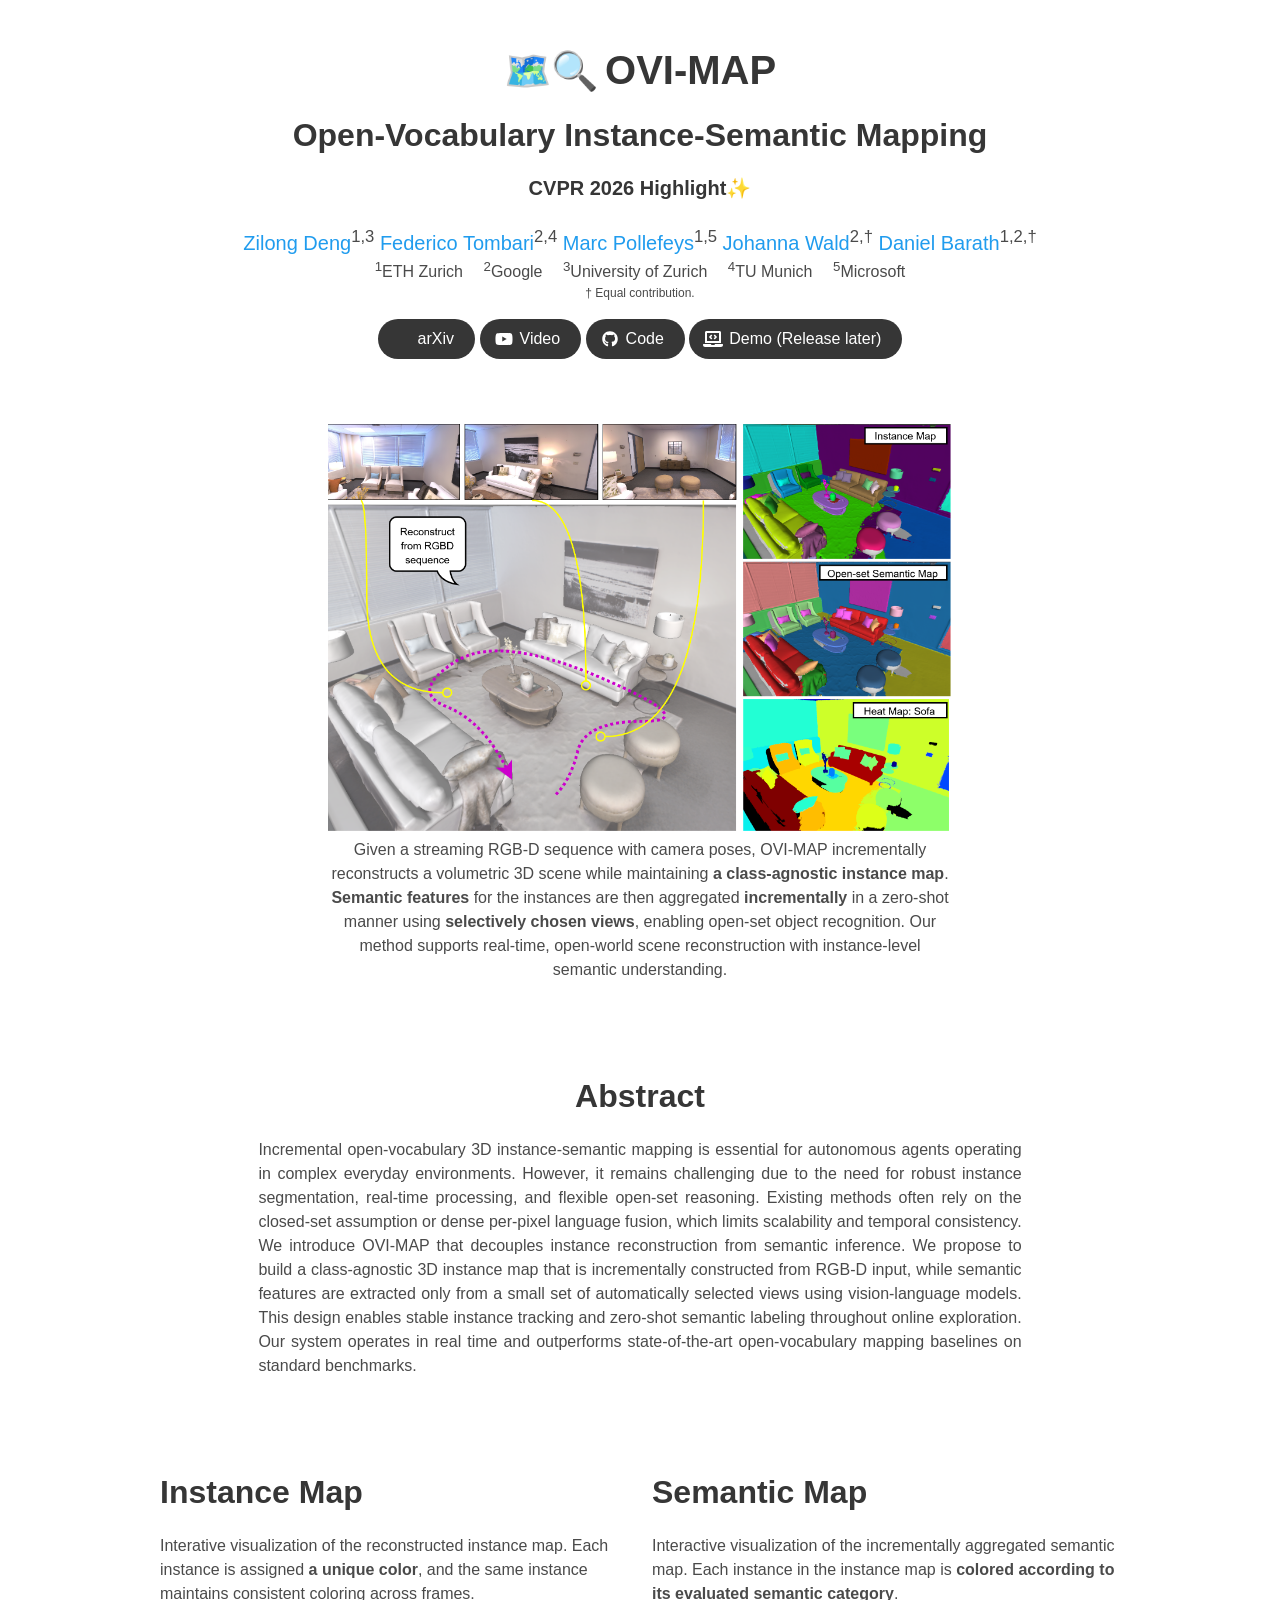
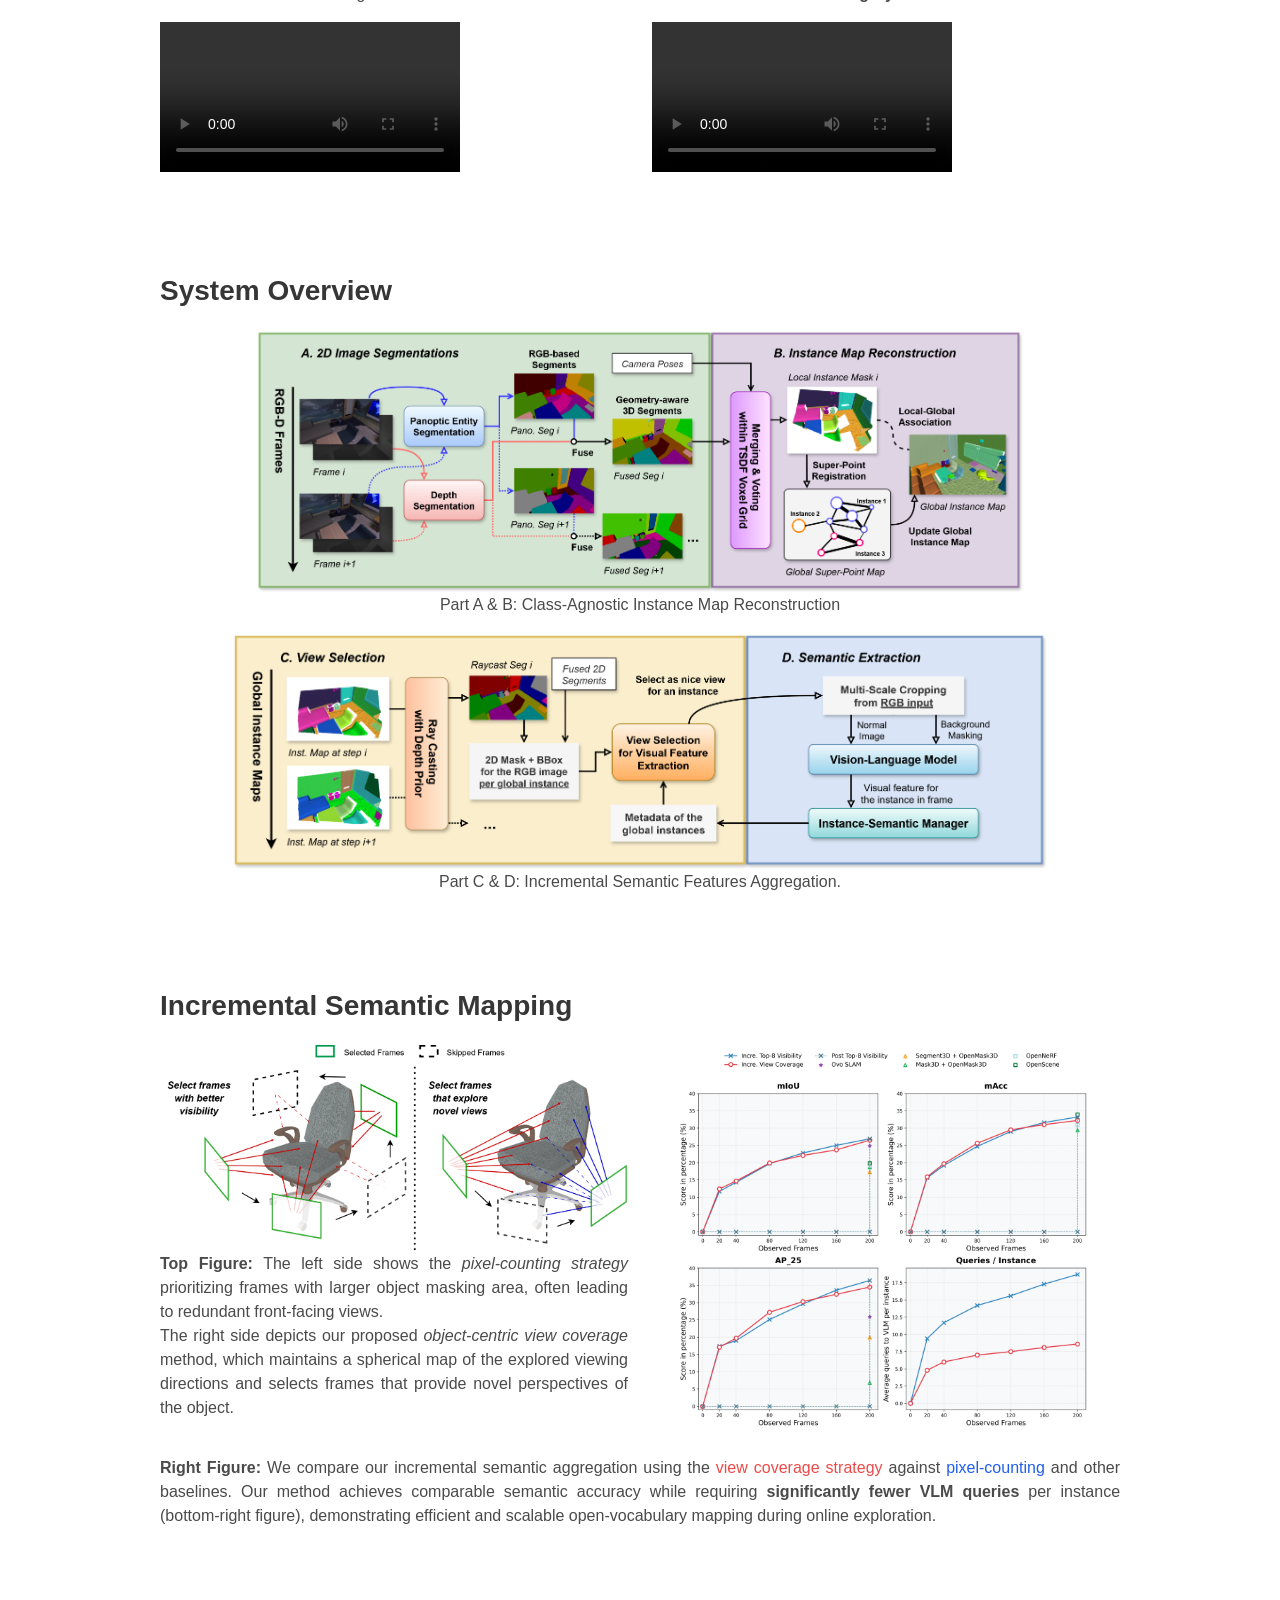
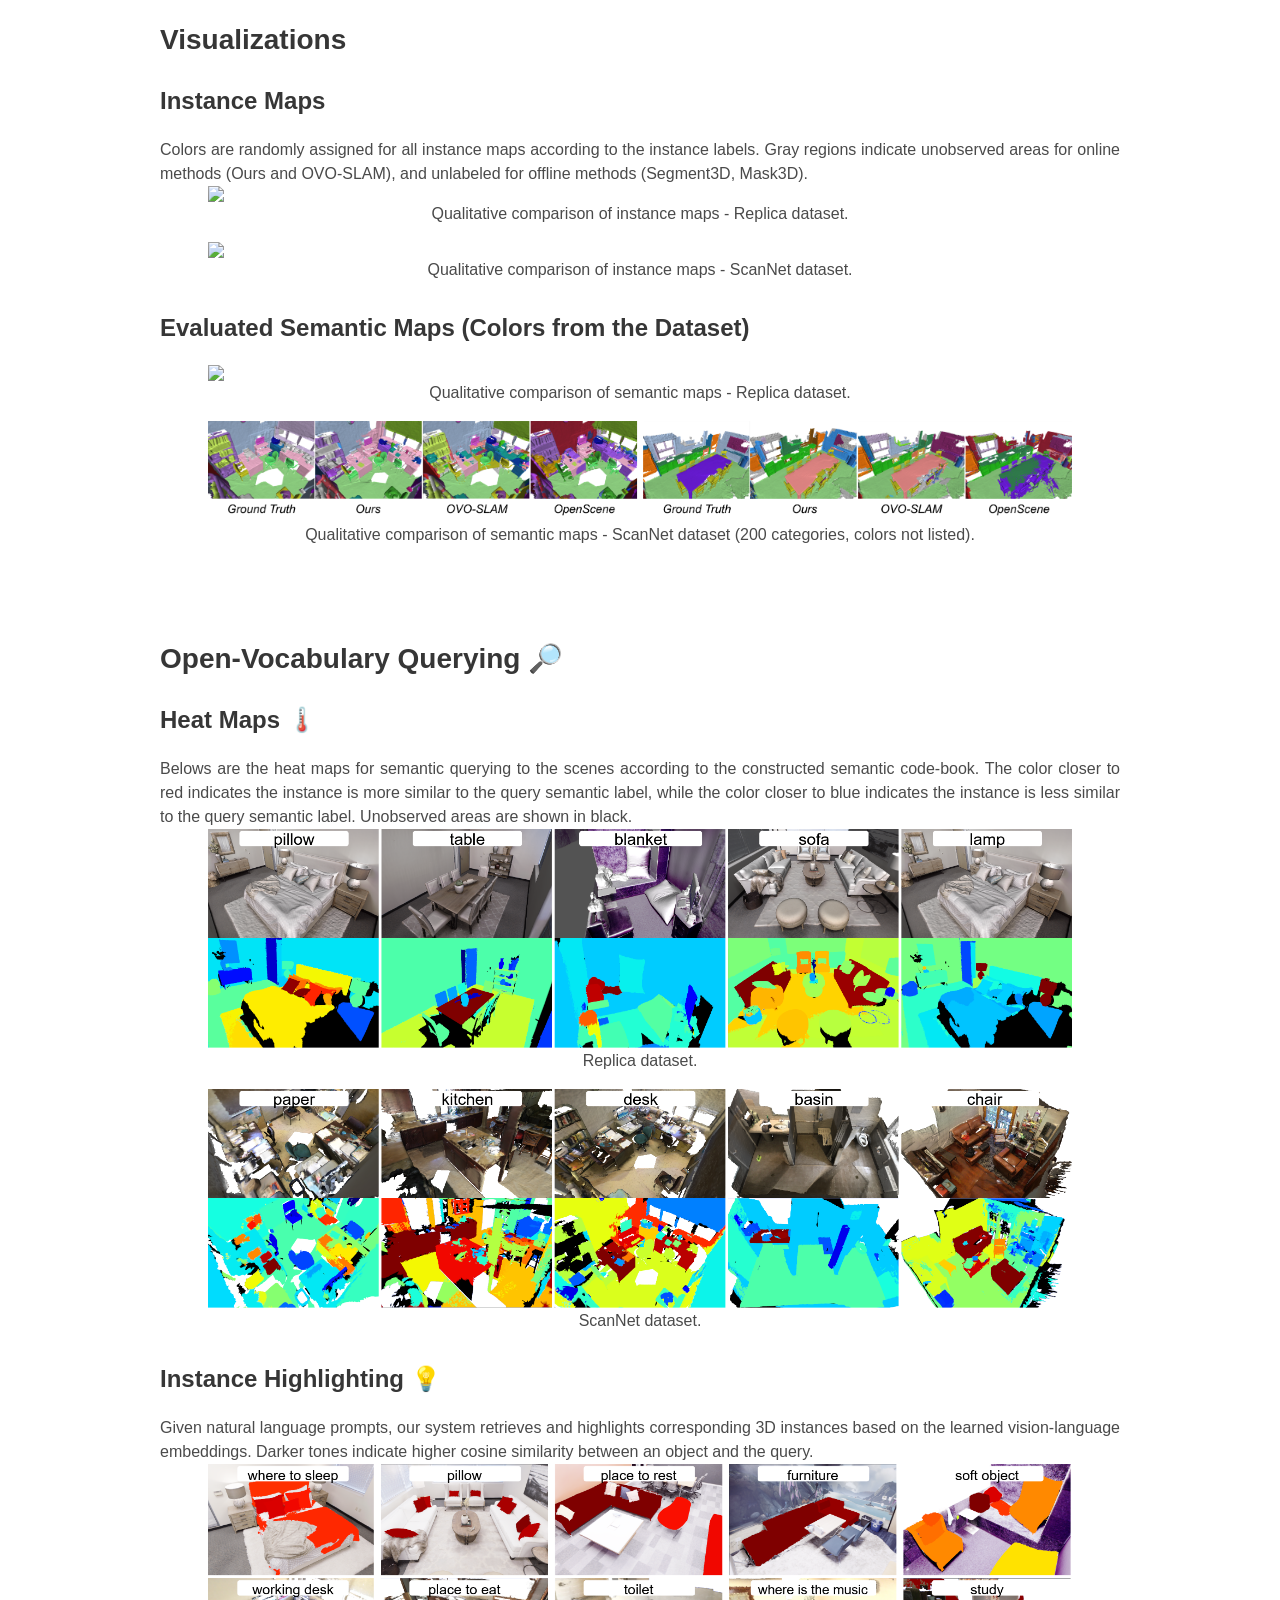
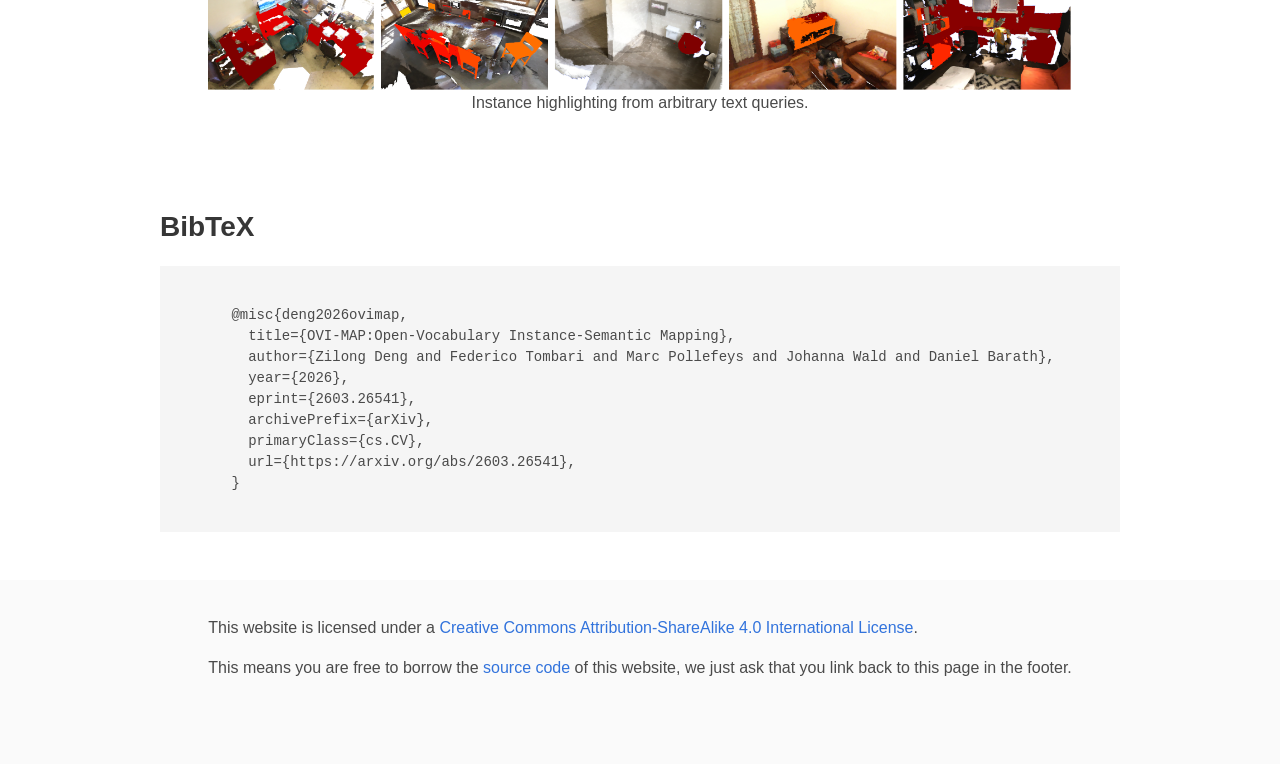
==== commit f075d61d: "add video link" ====
--- a/index.html
+++ b/index.html
@@ -136,15 +136,15 @@
               </span>
 
               <!-- Video Link. -->
-              <!-- <span class="link-block">
-                <a href="https://www.youtube.com/watch?v=MrKrnHhk8IA"
+              <span class="link-block">
+                <a href="https://www.youtube.com/watch?v=WUPi73cyLTw"
                    class="external-link button is-normal is-rounded is-dark">
                   <span class="icon">
                       <i class="fab fa-youtube"></i>
                   </span>
                   <span>Video</span>
                 </a>
-              </span> -->
+              </span>
               
               <!-- Code Link. -->
               <span class="link-block">
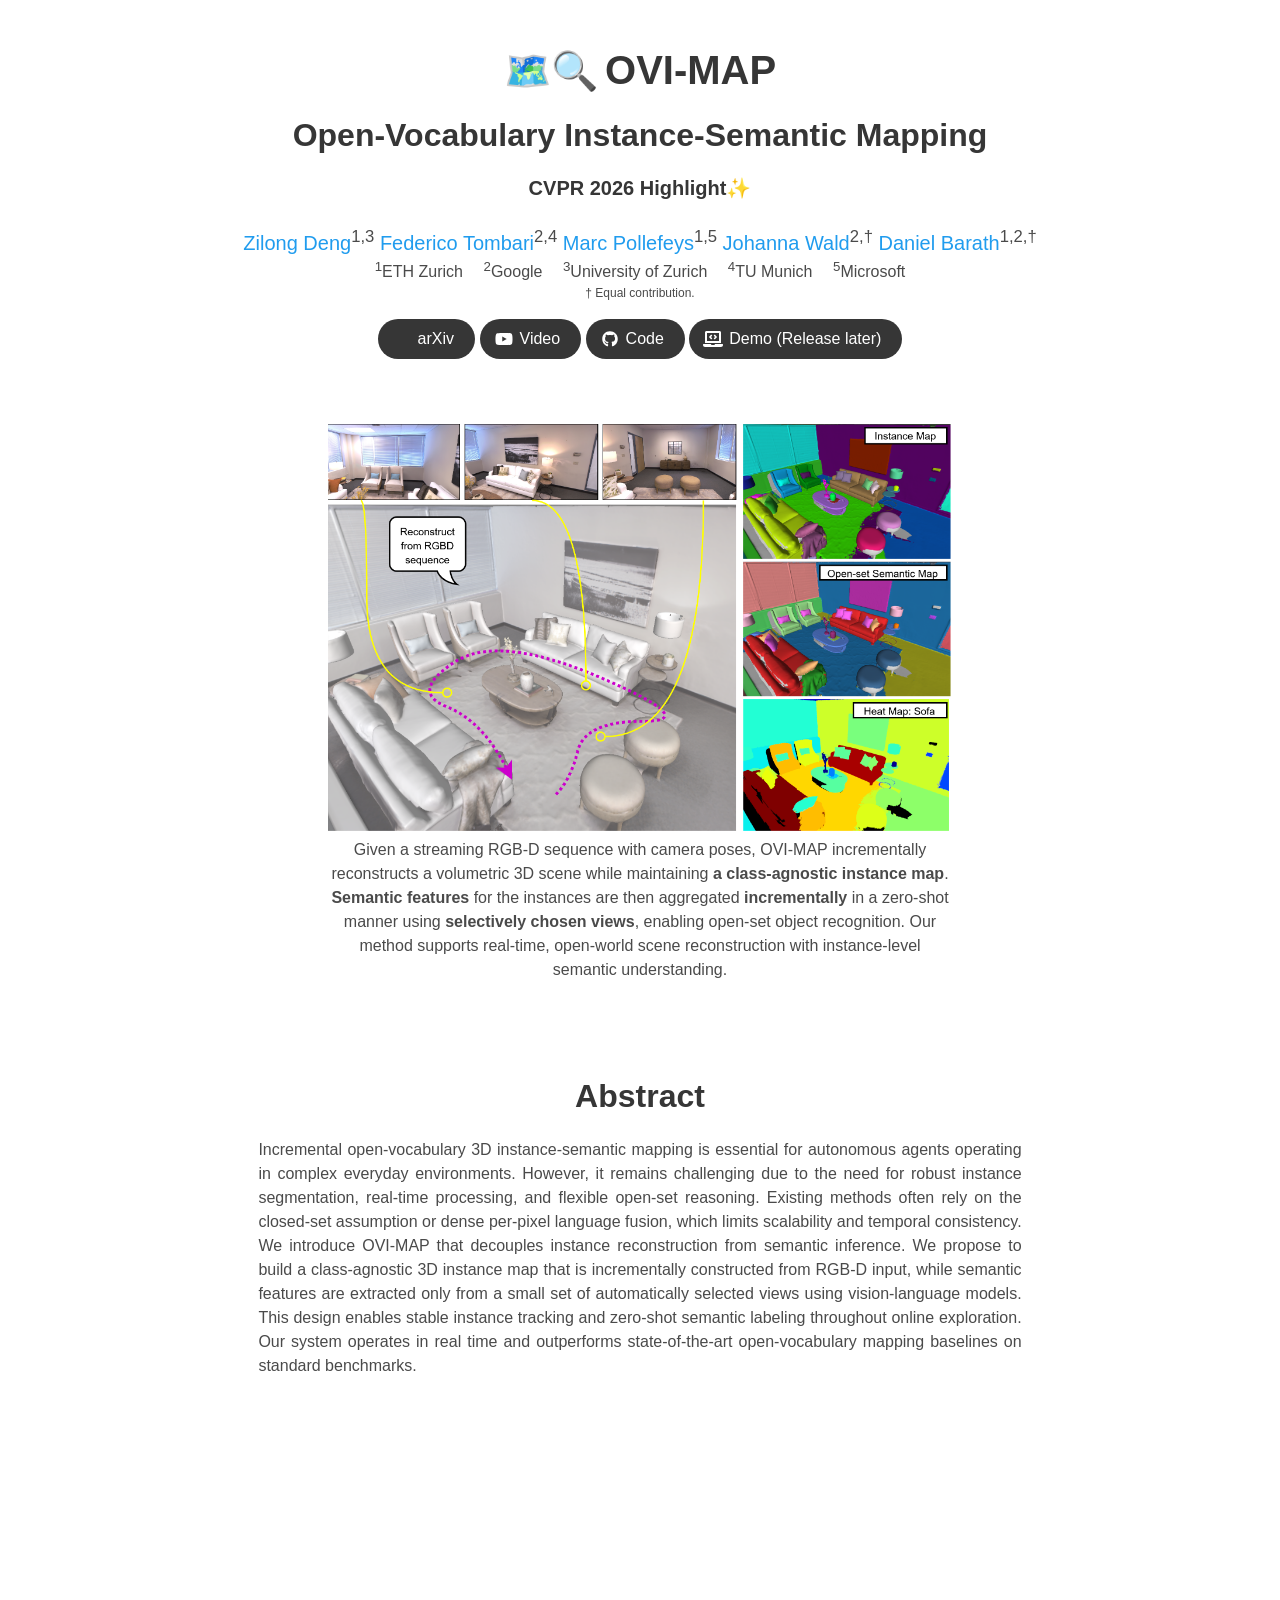
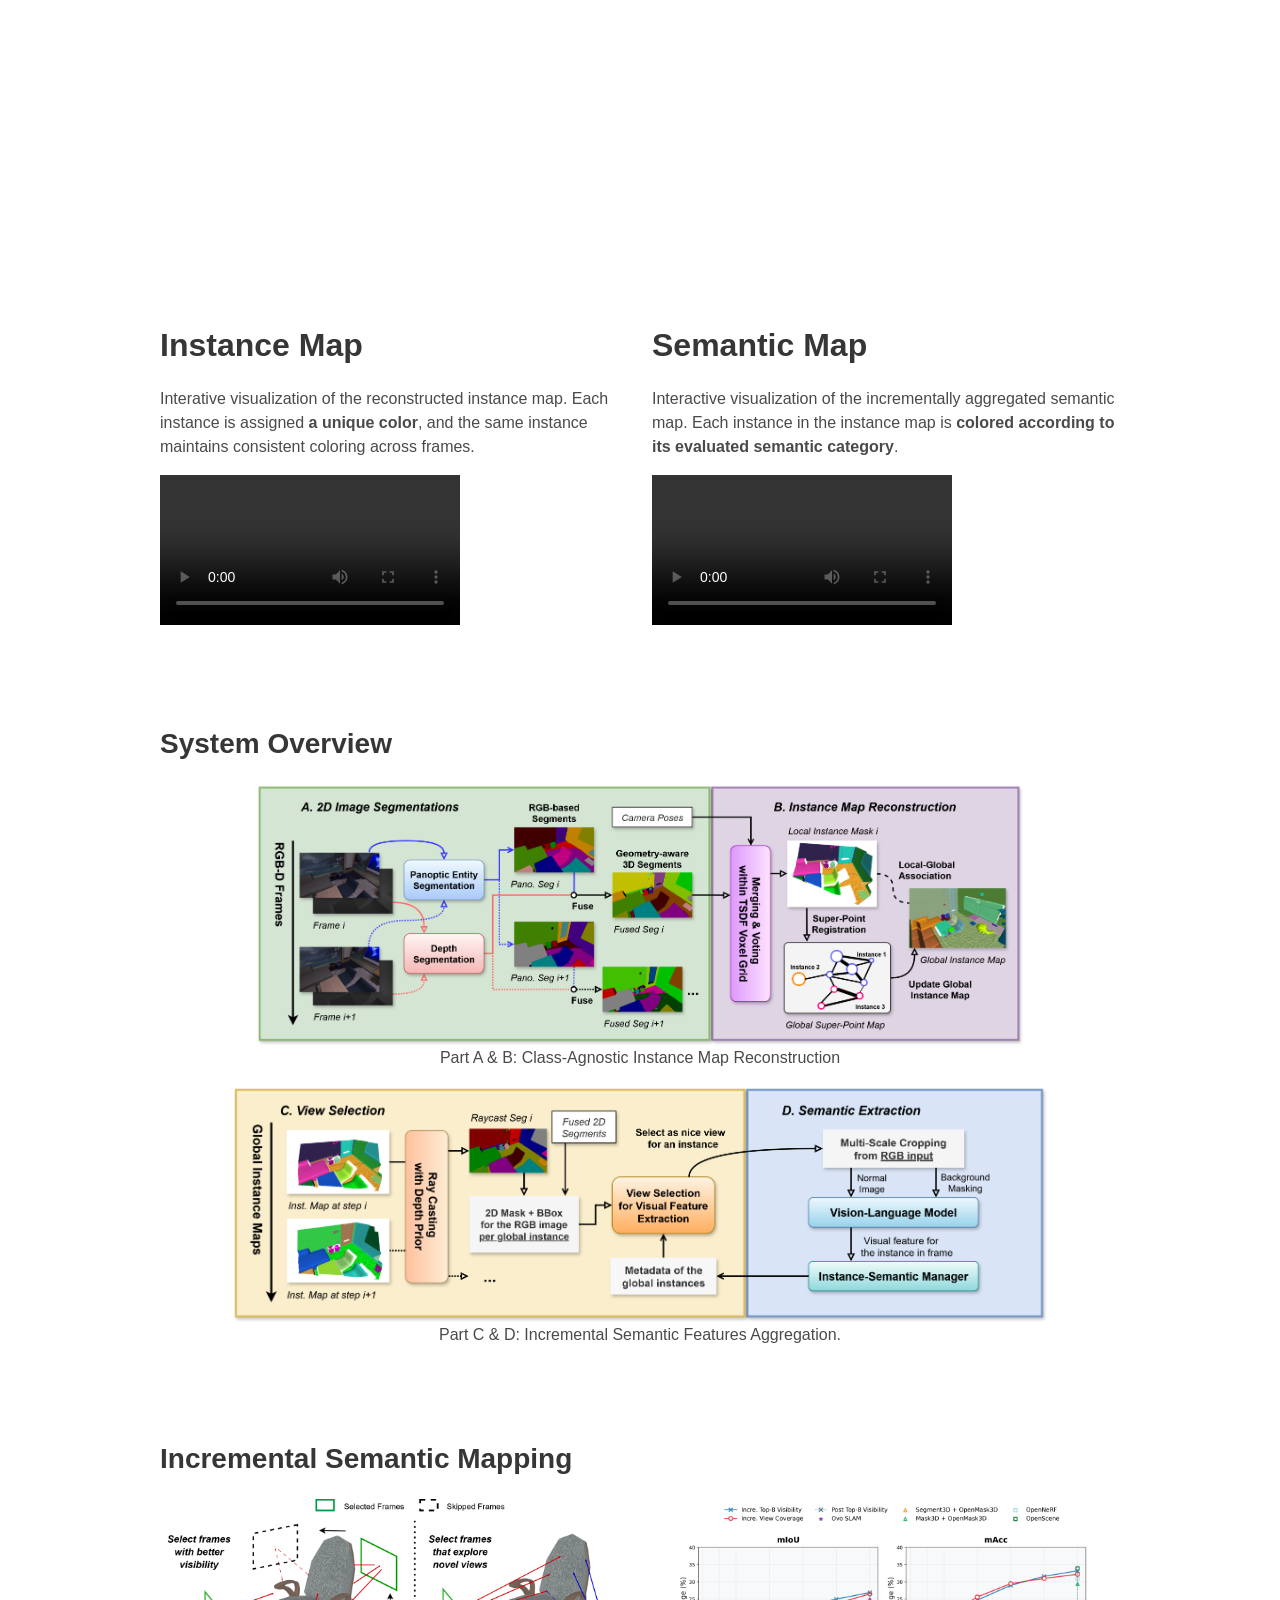
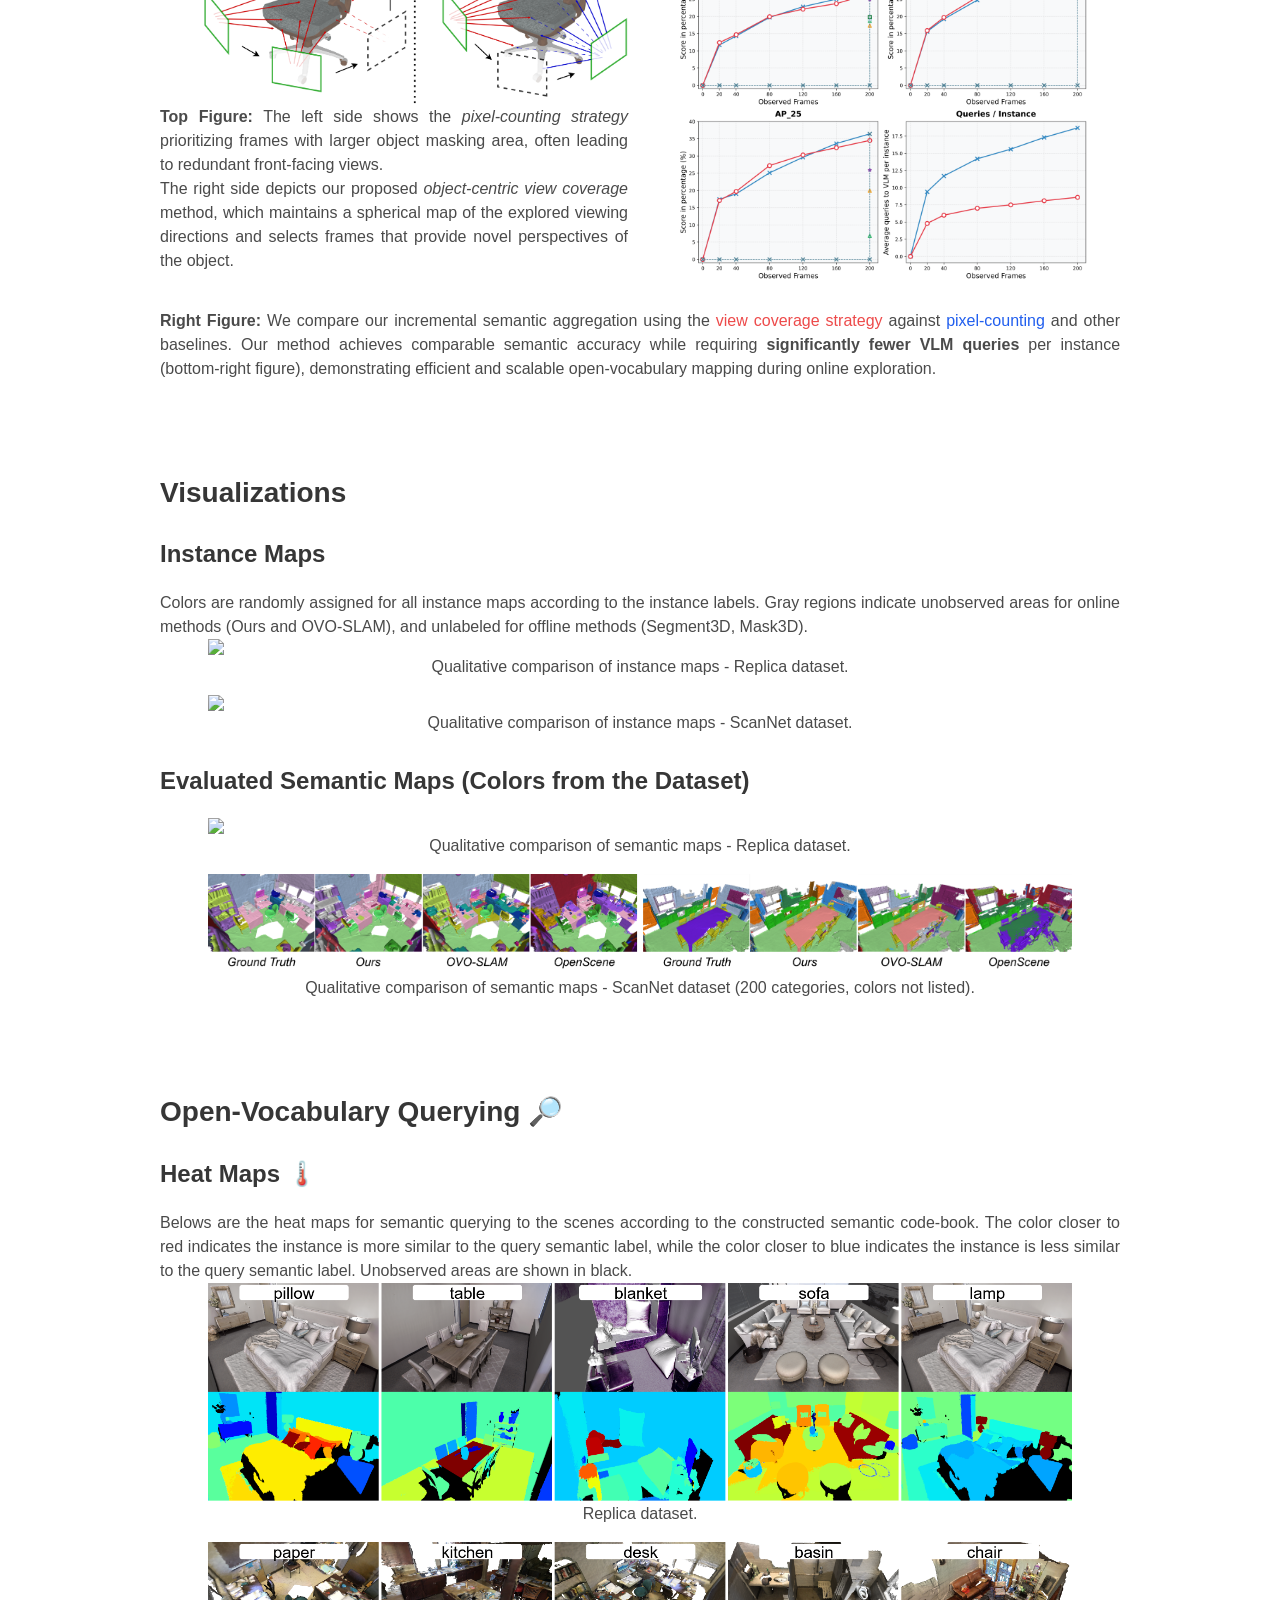
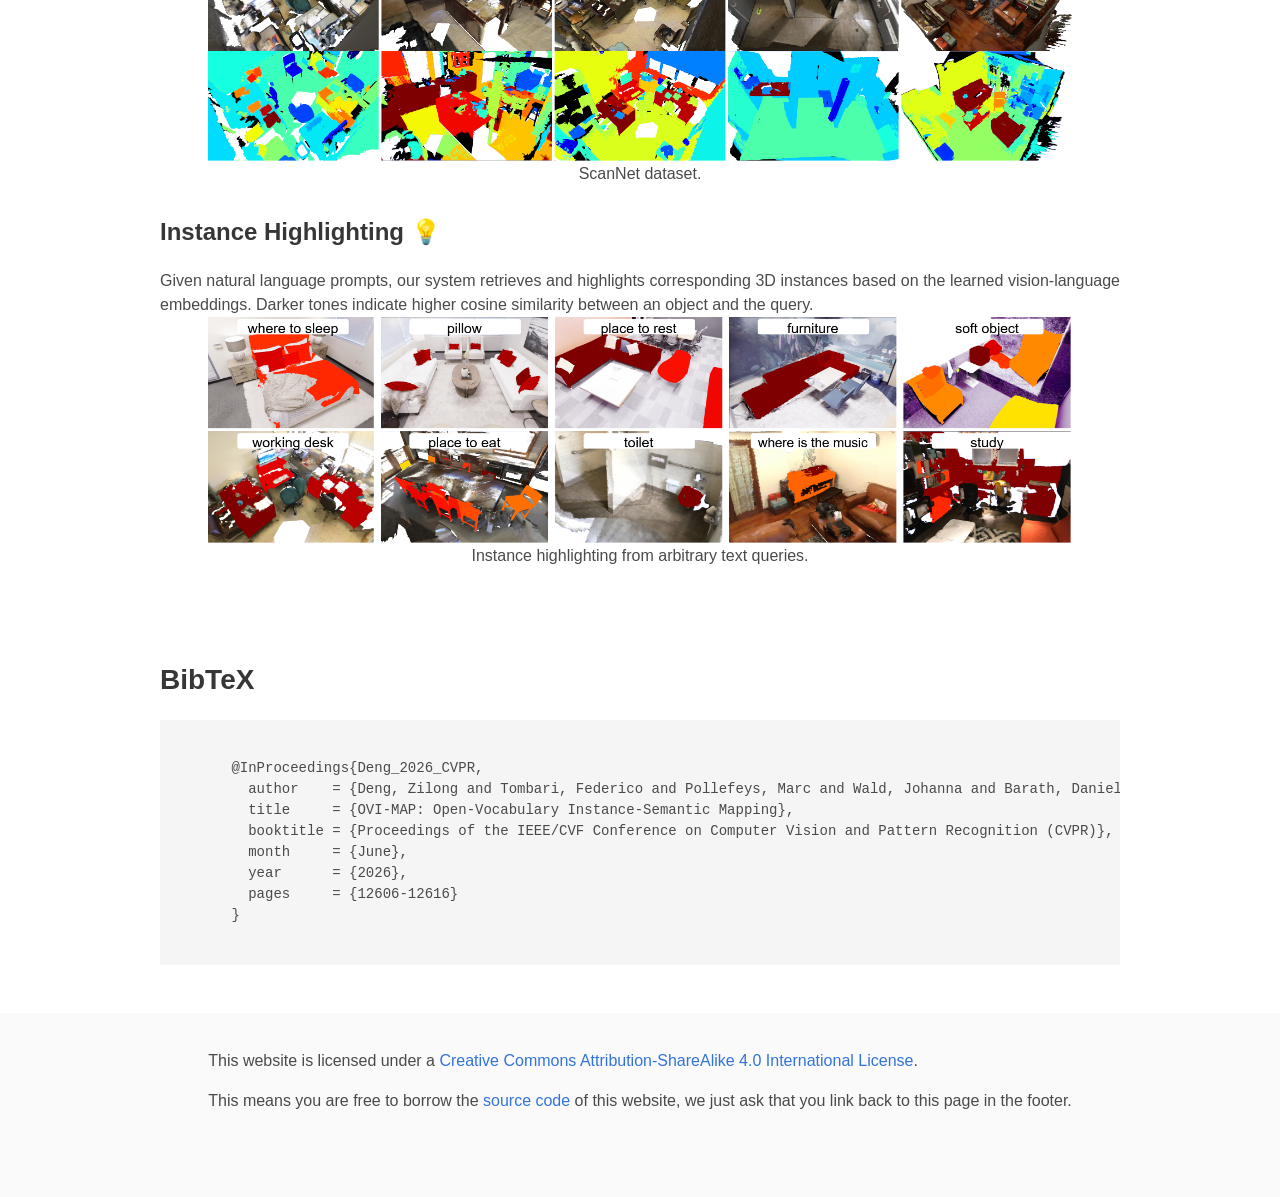
==== commit 9c7640e0: "add video" ====
--- a/index.html
+++ b/index.html
@@ -282,15 +282,16 @@
     </div>
 
     <!-- Paper video. -->
-    <!-- <div class="columns is-centered has-text-centered">
+    <div class="columns is-centered has-text-centered">
       <div class="column is-four-fifths">
-        <h2 class="title is-3">Video</h2>
+        <!-- <h2 class="title is-3">Video</h2> -->
         <div class="publication-video">
-          <iframe src="https://www.youtube.com/embed/MrKrnHhk8IA?rel=0&amp;showinfo=0"
-                  frameborder="0" allow="autoplay; encrypted-media" allowfullscreen></iframe>
-        </div>
-      </div>
-    </div> -->
+          <iframe src="https://www.youtube.com/embed/WUPi73cyLTw?si=GMFabmC_Ll955WAE" frameborder="0" 
+                  allow="accelerometer; autoplay; clipboard-write; encrypted-media; gyroscope; picture-in-picture; web-share" 
+                  allowfullscreen></iframe>
+        </div>
+      </div>
+    </div>
     <!--/ Paper video. -->
   </div>
 </section>
@@ -433,14 +434,13 @@
   <div class="container is-max-desktop content">
     <h2 class="title">BibTeX</h2>
     <pre><code>
-      @misc{deng2026ovimap,
-        title={OVI-MAP:Open-Vocabulary Instance-Semantic Mapping}, 
-        author={Zilong Deng and Federico Tombari and Marc Pollefeys and Johanna Wald and Daniel Barath},
-        year={2026},
-        eprint={2603.26541},
-        archivePrefix={arXiv},
-        primaryClass={cs.CV},
-        url={https://arxiv.org/abs/2603.26541}, 
+      @InProceedings{Deng_2026_CVPR,
+        author    = {Deng, Zilong and Tombari, Federico and Pollefeys, Marc and Wald, Johanna and Barath, Daniel},
+        title     = {OVI-MAP: Open-Vocabulary Instance-Semantic Mapping},
+        booktitle = {Proceedings of the IEEE/CVF Conference on Computer Vision and Pattern Recognition (CVPR)},
+        month     = {June},
+        year      = {2026},
+        pages     = {12606-12616}
       }
     </code></pre>
   </div>
